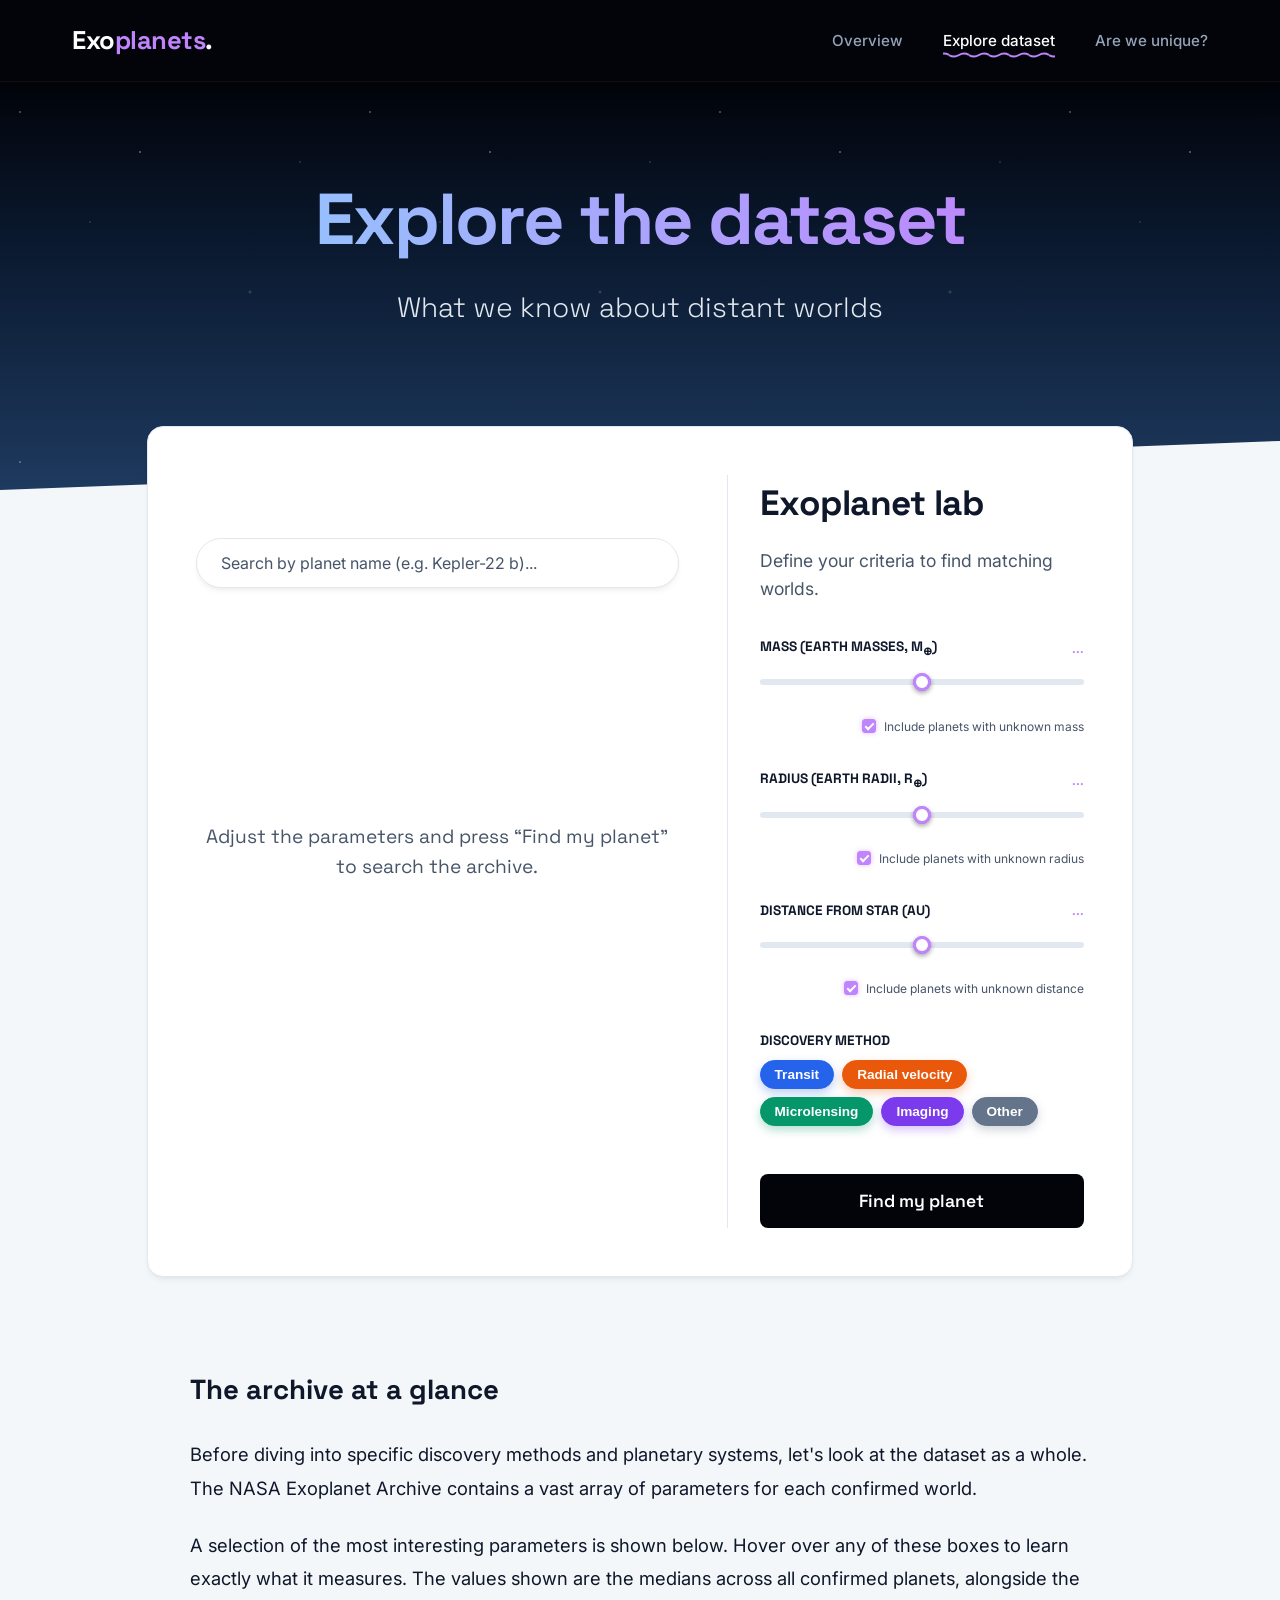
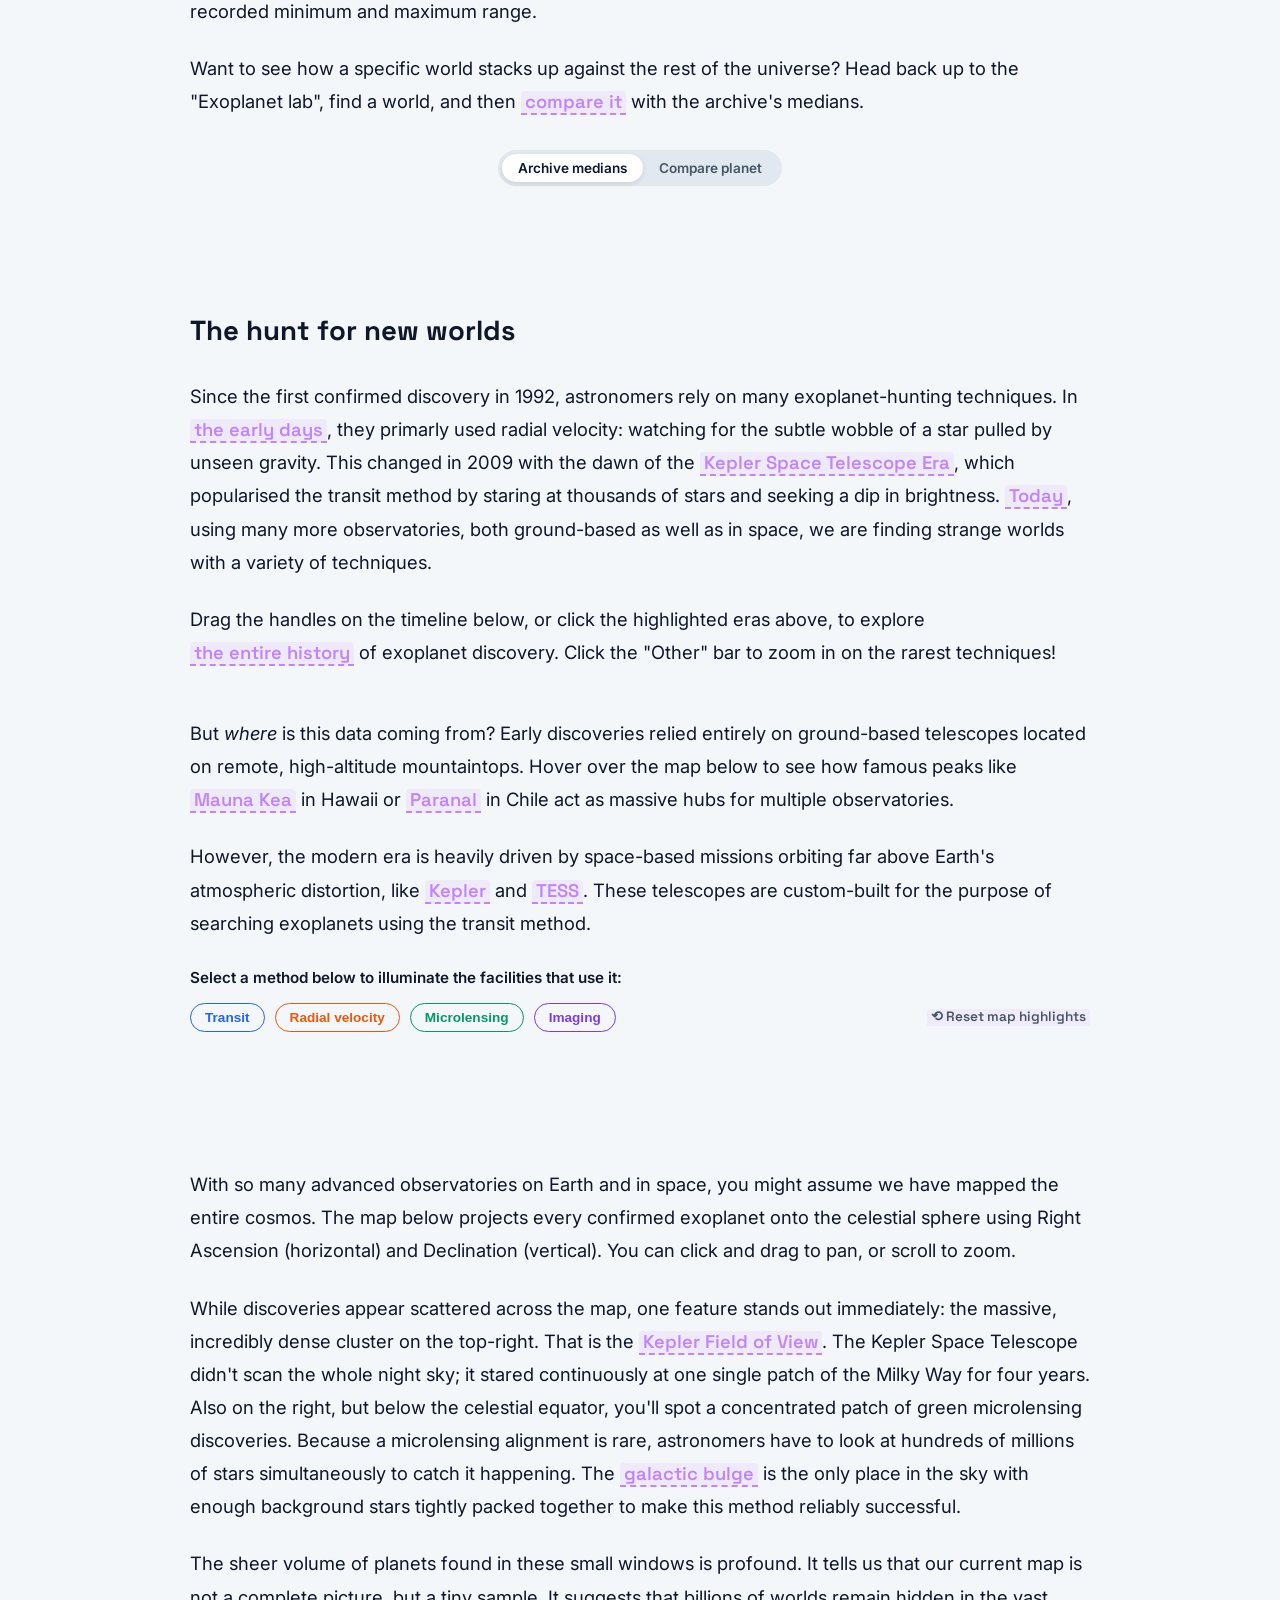
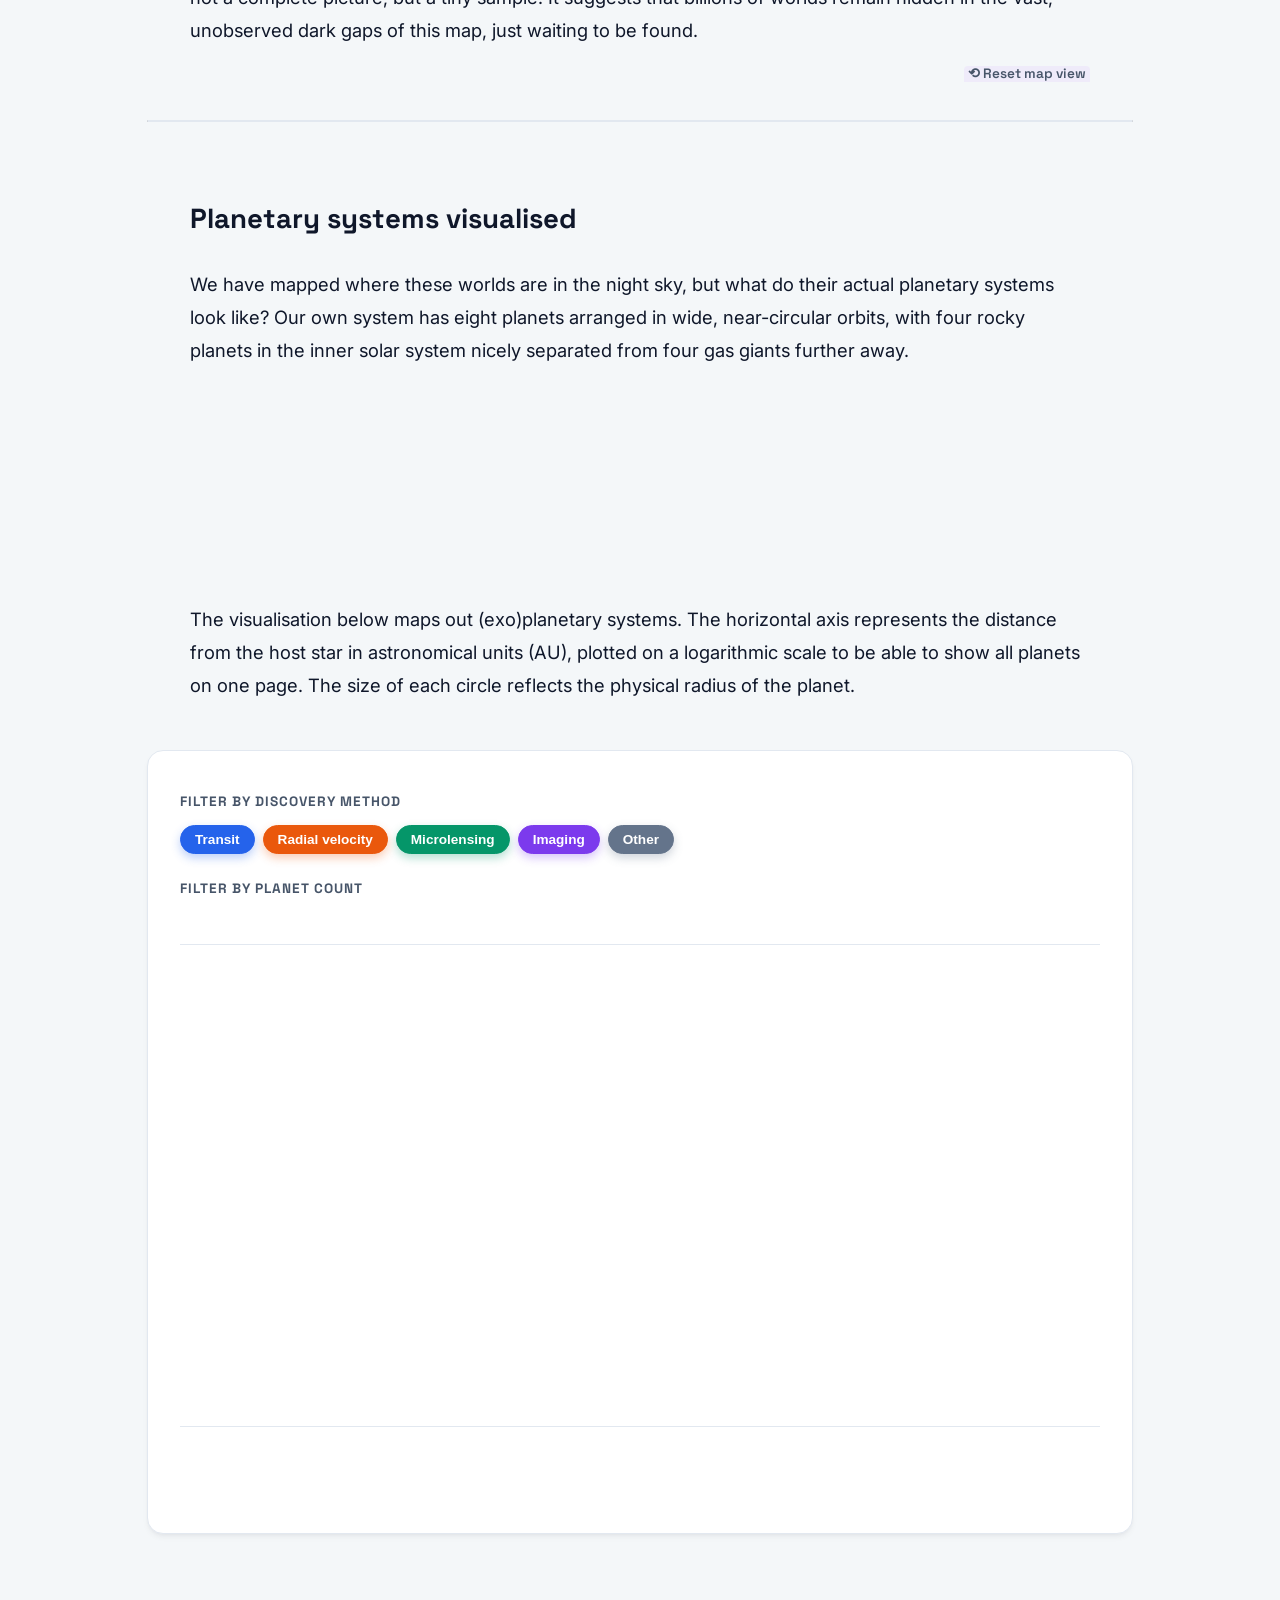
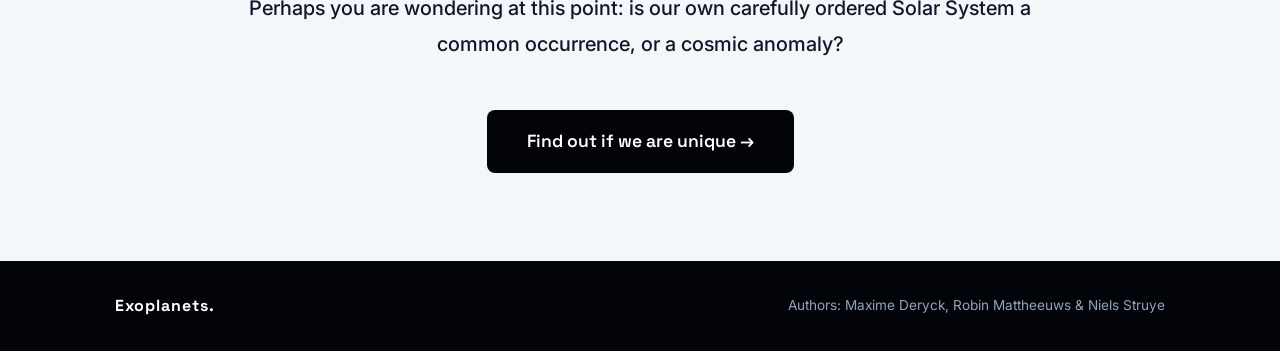
==== explore.html @ e34ea29f "Major website overhaul to fit new website style and add explorable text" ====
<!DOCTYPE html>
<html lang="en">
<head>
    <meta charset="UTF-8">
    <meta name="viewport" content="width=device-width, initial-scale=1.0">
    <title>Exoplanets | Explore the dataset</title>
    
    <link rel="preconnect" href="https://fonts.googleapis.com">
    <link rel="preconnect" href="https://fonts.gstatic.com" crossorigin>
    <link href="https://fonts.googleapis.com/css2?family=Space+Grotesk:wght@400;600;700&family=Inter:wght@300;400;500;600;700&display=swap" rel="stylesheet">
    
    <link rel="stylesheet" href="css/style.css">
    <link rel="stylesheet" href="css/explore.css">
    <script src="https://d3js.org/d3.v7.min.js"></script>
</head>
<body>

    <nav class="navbar">
        <div class="nav-container">
            <a class="nav-logo" href="index.html">Exo<span>planets</span>.</a>
            <ul class="nav-links">
                <li><a href="index.html">Overview</a></li>
                <li><a href="explore.html" class="active">Explore dataset</a></li>
                <li><a href="story.html">Are we unique?</a></li>
            </ul>
        </div>
    </nav>

    <header class="atmosphere-bg" style="padding: 5rem 2rem 8rem 2rem; margin-bottom: -4rem;">
        <div class="stars"></div>
        <div class="hero-content">
            <h1>Explore the dataset</h1>
            <p class="subtitle">What we know about distant worlds</p>
        </div>
    </header>

    <main>
        <!-- Exoplanet lab -->
        <section class="main-container overlap-container">
            <div class="exolab-layout">
                
                <!-- The ID -->
                <div class="exolab-display">
                    <div class="name-search-container">
                        <input type="text" id="planet-search" class="planet-search-input" placeholder="Search by planet name (e.g. Kepler-22 b)...">
                    </div>
                    <div id="exolab-carousel" class="card-carousel">
                        <div class="empty-state-centered">
                            <p>Adjust the parameters and press <q>Find my planet</q><br>to search the archive.</p>
                        </div>
                    </div>
                    
                    <!-- Carousel controls -->
                    <div id="carousel-controls" class="carousel-nav" style="visibility: hidden;">
                        <button class="nav-btn" onclick="cycleCard(-1)">&larr;</button>
                        <div class="match-info">
                            <span id="match-counter">1 / 1</span>
                            <small id="match-label">Best match</small>
                        </div>
                        <button class="nav-btn" onclick="cycleCard(1)">&rarr;</button>
                    </div>
                </div>

                <!-- The filters -->
                <div class="exolab-controls">
                    <h2>Exoplanet lab</h2>
                    <p class="section-desc">Define your criteria to find matching worlds.</p>
                    
                    <div class="parameter-group">
                        <div class="param-header">
                            <label>Mass (Earth masses, M<sub>⊕</sub>)</label>
                            <span class="range-display" id="display-mass">...</span>
                        </div>
                        <div class="dual-slider">
                            <div class="slider-track"></div>
                            <div class="slider-fill" id="fill-mass"></div>
                            <input type="range" id="mass-min" step="0.1">
                            <input type="range" id="mass-max" step="0.1">
                        </div>
                        <div class="param-footer">
                            <label class="strict-toggle">
                                <input type="checkbox" id="mass-allow-unknown" checked>
                                <span class="toggle-box"></span>
                                Include planets with unknown mass
                            </label>
                        </div>
                    </div>

                    <div class="parameter-group">
                        <div class="param-header">
                            <label>Radius (Earth radii, R<sub>⊕</sub>)</label>
                            <span class="range-display" id="display-rad">...</span>
                        </div>
                        <div class="dual-slider">
                            <div class="slider-track"></div>
                            <div class="slider-fill" id="fill-rad"></div>
                            <input type="range" id="rad-min" step="0.1">
                            <input type="range" id="rad-max" step="0.1">
                        </div>
                        <div class="param-footer">
                            <label class="strict-toggle">
                                <input type="checkbox" id="rad-allow-unknown" checked>
                                <span class="toggle-box"></span>
                                Include planets with unknown radius
                            </label>
                        </div>
                    </div>

                    <div class="parameter-group">
                        <div class="param-header">
                            <label>Distance from Star (AU)</label>
                            <span class="range-display" id="display-dist">...</span>
                        </div>
                        <div class="dual-slider">
                            <div class="slider-track"></div>
                            <div class="slider-fill" id="fill-dist"></div>
                            <input type="range" id="dist-min" step="0.01">
                            <input type="range" id="dist-max" step="0.01">
                        </div>
                        <div class="param-footer">
                            <label class="strict-toggle">
                                <input type="checkbox" id="dist-allow-unknown" checked>
                                <span class="toggle-box"></span>
                                Include planets with unknown distance
                            </label>
                        </div>
                    </div>

                    <div class="parameter-group">
                        <label style="font-family: var(--font-heading); font-size: 0.85rem; text-transform: uppercase; color: var(--text-dark); font-weight: 700; margin-bottom: 0.5rem; display: block;">Discovery method</label>
                        <div class="method-toggles">
                            <button class="method-btn transit active" data-method="Transit">Transit</button>
                            <button class="method-btn radial active" data-method="Radial Velocity">Radial velocity</button>
                            <button class="method-btn microlensing active" data-method="Microlensing">Microlensing</button>
                            <button class="method-btn imaging active" data-method="Imaging">Imaging</button>
                            <button class="method-btn other active" data-method="Other">Other</button>
                        </div>
                    </div>

                    <button id="search-btn" class="lab-btn">Find my planet</button>
                </div>
            </div>
        </section>

        <!-- Dataset summary -->
        <section style="margin-top: 2rem; position: relative;" id="dataset-summary-section">
            <div class="explorable-text" style="margin-bottom: 2rem;">
                <h2 style="margin-bottom: 1.5rem;">The archive at a glance</h2>
                <p>
                    Before diving into specific discovery methods and planetary systems, let's look at the dataset as a whole. The NASA Exoplanet Archive contains a vast array of parameters for each confirmed world. 
                </p>
                <p>
                    A selection of the most interesting parameters is shown below. Hover over any of these boxes to learn exactly what it measures. The values shown are the medians across all confirmed planets, alongside the recorded minimum and maximum range. 
                </p>
                <p>
                    Want to see how a specific world stacks up against the rest of the universe? Head back up to the "Exoplanet lab", find a world, and then <button class="inline-action summary-action" data-mode="compare">compare it</button> with the archive's medians.
                </p>
            </div>

            <div style="display: flex; justify-content: center; margin-bottom: 2rem;">
                <div class="global-toggle-container" id="summary-mode-toggle">
                    <button class="global-toggle-btn active" data-mode="medians">Archive medians</button>
                    <button class="global-toggle-btn" data-mode="compare">Compare planet</button>
                </div>
            </div>

            <div class="square-grid" id="summary-square-grid"></div>

        </section>

        <!-- Discovery methods -->
        <section style="margin-top: 2rem; position: relative;">
            
            <div class="explorable-text">
                <h2 style="margin-bottom: 1.5rem;">The hunt for new worlds</h2>
                <p>
                    Since the first confirmed discovery in 1992, astronomers rely on many exoplanet-hunting techniques. 
                    In <button class="inline-action" data-start="1992" data-end="2009">the early days</button>, they primarly used radial velocity: watching for the subtle wobble of a star pulled by unseen gravity. 
                    This changed in 2009 with the dawn of the <button class="inline-action" data-start="2009" data-end="2018">Kepler Space Telescope Era</button>, which popularised the transit method by staring at thousands of stars and seeking a dip in brightness. 
                    <button class="inline-action" data-start="2022" data-end="2026">Today</button>, using many more observatories, both ground-based as well as in space, we are finding strange worlds with a variety of techniques.
                </p>
                <p>
                    Drag the handles on the timeline below, or click the highlighted eras above, to explore <button class="inline-action" data-start="1992" data-end="2026">the entire history</button> of exoplanet discovery. Click the "Other" bar to zoom in on the rarest techniques!
                </p>
            </div>
            
            <div id="timeline-container" style="margin-bottom: 1rem; width: 100%;"></div>
            
            <div id="bar-chart-container" style="position: relative; width: 100%;">
                <button id="back-btn" class="lab-btn" style="display: none; position: absolute; right: 20px; bottom: 50px; z-index: 10; width: auto; padding: 0.5rem 1.2rem; font-size: 0.9rem; margin: 0;">
                    &larr; Back to main methods
                </button>
            </div>
            
            <!-- Observatories -->
            <div class="explorable-text" style="margin-top: 2rem;">
                <p>
                    But <em>where</em> is this data coming from? Early discoveries relied entirely on ground-based telescopes located on remote, high-altitude mountaintops. Hover over the map below to see how famous peaks like <button class="inline-action map-action" data-highlight="Mauna Kea">Mauna Kea</button> in Hawaii or <button class="inline-action map-action" data-highlight="Paranal">Paranal</button> in Chile act as massive hubs for multiple observatories.
                </p>
                <p>
                    However, the modern era is heavily driven by space-based missions orbiting far above Earth's atmospheric distortion, like <button class="inline-action map-action" data-highlight="Kepler">Kepler</button> and <button class="inline-action map-action" data-highlight="TESS">TESS</button>. These telescopes are custom-built for the purpose of searching exoplanets using the transit method. 
                </p>
                
                <p style="font-size: 0.95rem; font-weight: 600; color: var(--text-dark); margin-bottom: 0.75rem;">
                    Select a method below to illuminate the facilities that use it:
                </p>

                <div class="method-toggles" style="display: flex; align-items: center; flex-wrap: wrap; gap: 10px;">
                    <button class="method-btn map-action transit" data-highlight-type="Transit">Transit</button>
                    <button class="method-btn map-action radial" data-highlight-type="Radial Velocity">Radial velocity</button>
                    <button class="method-btn map-action microlensing" data-highlight-type="Microlensing">Microlensing</button>
                    <button class="method-btn map-action imaging" data-highlight-type="Imaging">Imaging</button>
                    
                    <button class="inline-action map-action" data-reset="true" style="margin-left: auto; border-bottom: none; font-size: 0.85rem; color: var(--text-muted);">⟲ Reset map highlights</button>
                </div>
            </div>

            <div id="observatory-map-container" style="width: 100%; position: relative;"></div>

        </section>

        <!-- Sky map -->
        <section class="container" style="margin-top: 2rem; margin-bottom: 2rem;">
            
            <div class="explorable-text">
                <p>
                    With so many advanced observatories on Earth and in space, you might assume we have mapped the entire cosmos. The map below projects every confirmed exoplanet onto the celestial sphere using Right Ascension (horizontal) and Declination (vertical). You can click and drag to pan, or scroll to zoom.
                </p>
                <p>
                    While discoveries appear scattered across the map, one feature stands out immediately: the massive, incredibly dense cluster on the top-right. That is the <button class="inline-action sky-action" data-target="kepler">Kepler Field of View</button>. The Kepler Space Telescope didn't scan the whole night sky; it stared continuously at one single patch of the Milky Way for four years. Also on the right, but below the celestial equator, you'll spot a concentrated patch of green microlensing discoveries. Because a microlensing alignment is rare, astronomers have to look at hundreds of millions of stars simultaneously to catch it happening. The <button class="inline-action sky-action" data-target="bulge">galactic bulge</button> is the only place in the sky with enough background stars tightly packed together to make this method reliably successful.
                </p>
                <p>
                    The sheer volume of planets found in these small windows is profound. It tells us that our current map is not a complete picture, but a tiny sample. It suggests that billions of worlds remain hidden in the vast, unobserved dark gaps of this map, just waiting to be found.
                </p>
                <p style="text-align: right; margin-top: -1rem; margin-bottom: -1rem;">
                    <button class="inline-action sky-action" data-target="reset" style="border-bottom: none; font-size: 0.85rem; color: var(--text-muted);">⟲ Reset map view</button>
                </p>
            </div>

            <div id="sky-map-container" style="width: 100%; position: relative; background: var(--space-top); border: 1px solid var(--border-light); border-radius: 12px; box-shadow: var(--shadow-card); overflow: hidden;"></div>

        </section>

        <!-- Planetary systems -->
        <section class="container" style="margin-top: -1rem;">
            
            <div class="explorable-text">
                <h2 style="margin-bottom: 1.5rem;">Planetary systems visualised</h2>
                <p>
                    We have mapped where these worlds are in the night sky, but what do their actual planetary systems look like? Our own system has eight planets arranged in wide, near-circular orbits, with four rocky planets in the inner solar system nicely separated from four gas giants further away.
                </p>
                <div id="solar-system-baseline" style="margin: 1.5rem 0; padding: 2rem 1rem 1rem 1rem;">
                    <svg id="baseline-svg" style="width: 100%; height: 130px;"></svg>
                </div>
                <p>
                    The visualisation below maps out (exo)planetary systems. The horizontal axis represents the distance from the host star in astronomical units (AU), plotted on a logarithmic scale to be able to show all planets on one page. The size of each circle reflects the physical radius of the planet.
                </p>
            </div>

            <div class="overlap-container" style="padding: 2.5rem 2rem;">
                
                <div style="display: flex; flex-direction: column; gap: 1.5rem; margin-bottom: 2rem; border-bottom: 1px solid var(--border-light); padding-bottom: 2rem;">
                    
                    <div>
                        <span style="display: block; font-family: var(--font-heading); font-size: 0.85rem; font-weight: 700; text-transform: uppercase; margin-bottom: 0.75rem; color: var(--text-muted); letter-spacing: 1px;">Filter by discovery method</span>
                        <div class="method-toggles" id="sys-method-filters">
                            <button class="method-btn transit active" data-method="Transit">Transit</button>
                            <button class="method-btn radial active" data-method="Radial Velocity">Radial velocity</button>
                            <button class="method-btn microlensing active" data-method="Microlensing">Microlensing</button>
                            <button class="method-btn imaging active" data-method="Imaging">Imaging</button>
                            <button class="method-btn other active" data-method="Other">Other</button>
                        </div>
                    </div>
                    
                    <div>
                        <span style="display: block; font-family: var(--font-heading); font-size: 0.85rem; font-weight: 700; text-transform: uppercase; margin-bottom: 0.75rem; color: var(--text-muted); letter-spacing: 1px;">Filter by planet count</span>
                        <div class="method-toggles" id="sys-count-filters"></div>
                    </div>

                </div>

                <div id="system-visualisation-container">
                    <div id="scroll-area" style="height: 450px; overflow-y: auto; overflow-x: hidden; border-bottom: 1px solid var(--border-light); background: transparent;">
                        <svg id="systems-svg"></svg>
                    </div>
                    <svg id="x-axis-svg" style="height: 50px; margin-top: 8px;"></svg>
                </div>
            </div>
        </section>

        <section class="container" style="margin-bottom: -4rem;">
            <div class="explorable-text" style="text-align: center; max-width: 800px; margin: 0 auto;">
                <p style="font-size: 1.25rem; color: var(--text-dark); font-weight: 500;">
                    Perhaps you are wondering at this point: is our own carefully ordered Solar System a common occurrence, or a cosmic anomaly? 
                </p>
                <p style="margin-top: 2rem;">
                    <a href="story.html" class="lab-btn" style="display: inline-block; width: auto; padding: 1rem 2.5rem; text-decoration: none;">Find out if we are unique &rarr;</a>
                </p>
            </div>
        </section>
    </main>

    <footer class="site-footer">
        <div class="footer-content">
            <p><strong>Exoplanets.</strong></p>
            <p>Authors: Maxime Deryck, Robin Mattheeuws &amp; Niels Struye</p>
        </div>
    </footer>

    <script src="js/main.js"></script>
    <script src="js/exolab.js"></script>
    <script src="js/dataset_summary.js"></script>
    <script src="js/detected_per_method_years.js"></script>
    <script src="js/observatory_map.js"></script>
    <script src="js/sky_map.js"></script>
    <script src="js/system_visualisation.js"></script>
</body>
</html>
---- css/style.css ----
/* --- FONTS & VARIABLES --- */
@import url('https://fonts.googleapis.com/css2?family=Space+Grotesk:wght@400;600;700&family=Inter:wght@300;400;500;600;700&display=swap');

:root {
    /* Atmosphere gradient colors */
    --space-top: #02040a;       
    --space-mid: #0a192f;       
    --space-bottom: #1e3a5f;    
    
    /* Page body */
    --bg-body: #f4f7f9;
    --bg-card: #ffffff;
    
    /* Typography colors */
    --text-dark: #0f172a;
    --text-muted: #475569;
    --text-light: #94a3b8;
    
    /* Accents */
    --accent-glow: #c084fc;
    --border-light: #e2e8f0;

    /* D3 discovery method colors */
    --color-transit: #2563eb;       
    --color-radial: #ea580c;        
    --color-microlensing: #059669;  
    --color-imaging: #7c3aed;       
    --color-other: #64748b;         

    /* Fonts */
    --font-heading: 'Space Grotesk', sans-serif;
    --font-body: 'Inter', sans-serif;

    /* Shadows */
    --shadow-nav: 0 10px 30px -10px rgba(0, 0, 0, 0.5);
    --shadow-card: 0 4px 6px -1px rgba(15, 23, 42, 0.05), 0 2px 4px -2px rgba(15, 23, 42, 0.05);
    --shadow-hover: 0 10px 20px -5px rgba(15, 23, 42, 0.1);
}

/* --- RESET & BASE --- */
* { margin: 0; padding: 0; box-sizing: border-box; }

body {
    font-family: var(--font-body);
    background-color: var(--bg-body);
    color: var(--text-dark);
    line-height: 1.6;
    -webkit-font-smoothing: antialiased;
    
    display: flex;
    flex-direction: column;
    min-height: 100vh;
}

h1, h2, h3, .nav-logo { font-family: var(--font-heading); }
a { color: var(--color-transit); text-decoration: none; }

/* --- SOLID, POPPING NAVIGATION --- */
.navbar {
    position: sticky;
    top: 0;
    z-index: 1000;
    background-color: var(--space-top);
    border-bottom: 1px solid rgba(255, 255, 255, 0.05);
    box-shadow: var(--shadow-nav);
}

.nav-container {
    max-width: 1200px;
    margin: 0 auto;
    padding: 1.25rem 2rem;
    display: flex;
    justify-content: space-between;
    align-items: center;
}

.nav-logo {
    color: #ffffff;
    font-size: 1.6rem;
    font-weight: 700;
    letter-spacing: -0.5px;
}

.nav-logo span {
    color: var(--accent-glow);
}

.nav-links {
    list-style: none;
    display: flex;
    gap: 2.5rem;
}

.nav-links a {
    color: var(--text-light);
    font-size: 0.95rem;
    font-weight: 500;
    position: relative;
    padding-bottom: 8px;
    transition: color 0.3s ease;
}

.nav-links a:hover {
    color: #ffffff;
}

.nav-links a::after {
    content: '';
    position: absolute;
    width: 0;
    height: 2px;
    bottom: 0;
    left: 50%;
    background-color: var(--accent-glow);
    transition: width 0.3s ease, left 0.3s ease;
}

.nav-links a:hover::after {
    width: 100%;
    left: 0;
}

.nav-links a.active {
    color: #ffffff;
    background: url("data:image/svg+xml,%3Csvg xmlns='http://www.w3.org/2000/svg' width='20' height='6' viewBox='0 0 20 6'%3E%3Cpath d='M0,3 Q5,6 10,3 T20,3' fill='none' stroke='%23c084fc' stroke-width='2'/%3E%3C/svg%3E") repeat-x bottom;
}
.nav-links a.active::after { display: none; }

/* --- ATMOSPHERE HEADER --- */
.atmosphere-bg {
    position: relative;
    background: linear-gradient(180deg, var(--space-top) 0%, var(--space-mid) 40%, var(--space-bottom) 100%);
    color: white;
    padding: 6rem 2rem 10rem 2rem; 
    text-align: center;
    clip-path: polygon(0 0, 100% 0, 100% 88%, 0 100%); 
    margin-bottom: -6rem; 
}

.stars {
    position: absolute;
    top: 0; left: 0; right: 0; bottom: 0;
    background-image: 
        radial-gradient(1.5px 1.5px at 20px 30px, rgba(255,255,255,0.8), rgba(0,0,0,0)),
        radial-gradient(1.5px 1.5px at 140px 70px, rgba(255,255,255,0.9), rgba(0,0,0,0)),
        radial-gradient(1px 1px at 90px 140px, rgba(255,255,255,0.6), rgba(0,0,0,0)),
        radial-gradient(2px 2px at 250px 210px, rgba(255,255,255,0.4), rgba(0,0,0,0)),
        radial-gradient(1px 1px at 300px 80px, rgba(255,255,255,0.7), rgba(0,0,0,0));
    background-repeat: repeat;
    background-size: 350px 350px;
    opacity: 0.6;
    pointer-events: none;
}

.hero-content {
    position: relative;
    z-index: 2;
    max-width: 800px;
    margin: 0 auto;
}

.hero-content h1 {
    font-size: 4.5rem;
    font-weight: 700;
    margin-bottom: 0.5rem;
    background: linear-gradient(to right, #93c5fd, #c084fc);
    -webkit-background-clip: text;
    -webkit-text-fill-color: transparent;
    letter-spacing: -2px;
}

.hero-content .subtitle {
    font-size: 1.75rem; 
    color: #e2e8f0;
    font-weight: 300;
    margin-bottom: 2rem;
    font-family: var(--font-heading);
}

.hero-content .intro-text {
    font-size: 1.15rem;
    color: var(--text-light);
    line-height: 1.8;
}

/* --- MAIN CONTENT & CONTAINERS --- */
main {
    max-width: 1050px;
    width: 100%;
    margin: 0 auto;
    padding: 0 2rem 4rem 2rem;
    position: relative;
    z-index: 10;
    display: flex;
    flex-direction: column;
    gap: 3.5rem;

    flex: 1 0 auto; 
}

.main-container {
    background: transparent;
}
.main-container h2 {
    font-size: 2.2rem;
    color: var(--text-dark);
    margin-bottom: 1rem;
    letter-spacing: -0.5px;
}

.section-desc {
    font-size: 1.1rem;
    color: var(--text-muted);
    margin-bottom: 2rem;
}

.overlap-container {
    background: var(--bg-card);
    padding: 3rem;
    border-radius: 16px;
    box-shadow: var(--shadow-card);
    border: 1px solid var(--border-light);
}

/* --- METHODOLOGY NOTE --- */
.methodology-note {
    margin-top: 2rem;
    padding: 1.25rem 1.5rem;
    background: #f8fafc;
    border: 1px solid var(--border-light);
    border-left: 4px solid var(--accent-glow);
    border-radius: 8px;
    color: var(--text-muted);
    font-size: 0.95rem;
    line-height: 1.6;
}

/* --- FOOTER --- */
.site-footer {
    background-color: var(--space-top); 
    color: var(--text-light);
    padding: 2rem 2rem;
    margin-top: 4rem;
    
    flex-shrink: 0; 
}

.footer-content {
    max-width: 1050px;
    margin: 0 auto;
    display: flex;
    justify-content: space-between;
    align-items: center;
    font-size: 0.85rem;
}
.footer-content strong {
    font-family: var(--font-heading);
    color: white;
    font-size: 1rem;
    letter-spacing: 1px;
}

/* --- EXPLORABLE TEXT --- */
.explorable-text {
    max-width: 900px;
    margin: 0 auto 3rem auto;
    font-size: 1.15rem;
    line-height: 1.8;
    color: var(--text-dark);
}
.explorable-text p {
    margin-bottom: 1.5rem;
}

/* Inline buttons */
.inline-action {
    background: rgba(192, 132, 252, 0.1);
    color: var(--accent-glow);
    border: none;
    border-bottom: 2px dashed var(--accent-glow);
    font-family: var(--font-heading);
    font-size: inherit;
    font-weight: 600;
    padding: 0 4px;
    border-radius: 4px 4px 0 0;
    cursor: pointer;
    transition: all 0.2s ease;
    display: inline-block;
    line-height: 1.2;
}
.inline-action:hover {
    background: var(--accent-glow);
    color: white;
    border-bottom-color: transparent;
    transform: translateY(-1px);
    box-shadow: 0 4px 10px rgba(192, 132, 252, 0.3);
}

/* --- TOOLTIPS --- */
.exo-tooltip {
    position: absolute;
    text-align: left;
    padding: 12px 16px;
    font-family: var(--font-body);
    font-size: 0.85rem;
    background: var(--space-top); 
    color: white;
    border: 1px solid rgba(255, 255, 255, 0.1);
    box-shadow: 0 10px 25px rgba(0, 0, 0, 0.5);
    border-radius: 8px;
    pointer-events: none; 
    opacity: 0;
    transition: opacity 0.2s;
    z-index: 9999;
    min-width: 150px;
}
.exo-tooltip .tt-header {
    font-family: var(--font-heading);
    font-weight: 700;
    font-size: 0.95rem;
    color: var(--accent-glow);
    margin-bottom: 4px;
}
.exo-tooltip .tt-body {
    color: #e2e8f0;
}

/* --- BUTTONS --- */
/* Global toggle button */
.global-toggle-container {
    display: inline-flex;
    background: var(--border-light);
    border-radius: 30px;
    padding: 4px;
}
.global-toggle-btn {
    background: transparent;
    border: none;
    padding: 6px 16px;
    font-family: var(--font-body);
    font-weight: 600;
    font-size: 0.85rem;
    color: var(--text-muted);
    border-radius: 20px;
    cursor: pointer;
    transition: all 0.2s;
}
.global-toggle-btn.active {
    background: white;
    color: var(--text-dark);
    box-shadow: 0 2px 5px rgba(0,0,0,0.1);
}

/* Find my planet button */
.lab-btn {
    width: 100%; padding: 1rem; margin-top: 1rem;
    background: var(--space-top); color: white;
    font-family: var(--font-heading); font-size: 1.1rem; border: none; border-radius: 8px; cursor: pointer; font-weight: 600; transition: all 0.3s;
}
.lab-btn:hover {
    background: var(--accent-glow);
    box-shadow: 0 10px 20px rgba(192, 132, 252, 0.3);
    transform: translateY(-2px); }

/* =========================================
   MOBILE RESPONSIVENESS (Media Queries) 
   ========================================= */

@media (max-width: 768px) {
    /* Navbar */
    .nav-container {
        flex-direction: column;
        gap: 1rem;
        padding: 1rem;
    }
    
    .nav-links {
        gap: 1.5rem;
    }

    /* Hero section */
    .atmosphere-bg {
        padding: 4rem 1.5rem 8rem 1.5rem;
        clip-path: polygon(0 0, 100% 0, 100% 95%, 0 100%);
    }

    .hero-content h1 {
        font-size: 3rem;
    }

    .hero-content .subtitle {
        font-size: 1.3rem;
    }

    /* Main content */
    main {
        padding: 0 1rem 2rem 1rem;
    }

    .overlap-container {
        padding: 2rem 1.5rem;
    }
    
    /* Footer */
    .footer-content {
        flex-direction: column;
        gap: 1rem;
        text-align: center;
    }
}
---- css/explore.css ----
/* --- GENERAL --- */
/* Method buttons */
.method-toggles {
    display: flex;
    flex-wrap: wrap;
    gap: 8px;
}
.method-btn {
    background: transparent; 
    padding: 6px 14px; 
    border-radius: 20px; 
    font-size: 0.85rem; 
    font-weight: 600; 
    cursor: pointer; 
    transition: all 0.2s ease;
    border: 1px solid transparent;
}
.method-btn.transit {
    color: var(--color-transit);
    border-color: var(--color-transit);
}
.method-btn.active.transit {
    background: var(--color-transit);
    color: white;
    box-shadow: 0 4px 10px rgba(37, 99, 235, 0.3);
}
.method-btn.radial {
    color: var(--color-radial);
    border-color: var(--color-radial);
}
.method-btn.active.radial {
    background: var(--color-radial);
    color: white;
    box-shadow: 0 4px 10px rgba(234, 88, 12, 0.3);
}
.method-btn.microlensing {
    color: var(--color-microlensing);
    border-color: var(--color-microlensing);
}
.method-btn.active.microlensing {
    background: var(--color-microlensing);
    color: white;
    box-shadow: 0 4px 10px rgba(5, 150, 105, 0.3);
}
.method-btn.imaging {
    color: var(--color-imaging);
    border-color: var(--color-imaging);
}
.method-btn.active.imaging {
    background: var(--color-imaging);
    color: white;
    box-shadow: 0 4px 10px rgba(124, 58, 237, 0.3);
}
.method-btn.other {
    color: var(--color-other);
    border-color: var(--color-other);
}
.method-btn.active.other {
    background: var(--color-other);
    color: white;
    box-shadow: 0 4px 10px rgba(100, 116, 139, 0.3);
}

/* --- EXOLAB --- */
.exolab-layout {
    display: grid;
    grid-template-columns: 1.35fr 1fr;
    gap: 3rem;
    min-height: 550px;
}

.exolab-controls {
    padding-left: 2rem;
    border-left: 1px solid var(--border-light);
}

.parameter-group {
    margin-bottom: 2rem; 
}
.param-header {
    display: flex; justify-content: space-between; align-items: flex-end; margin-bottom: 0.5rem;
}
.param-header label {
    font-family: var(--font-heading);
    font-size: 0.85rem;
    text-transform: uppercase;
    color: var(--text-dark);
    font-weight: 700;
}

.range-display {
    font-size: 0.85rem;
    color: var(--accent-glow);
    font-weight: 600;
    font-family: var(--font-body);
    font-variant-numeric: tabular-nums;
}

/* Sliders */
.dual-slider {
    position: relative;
    height: 30px;
    margin-top: 5px;
}
.slider-track {
    position: absolute;
    width: 100%;
    height: 6px;
    background: #e2e8f0;
    border-radius: 3px;
    top: 12px;
}
.slider-fill {
    position: absolute;
    height: 6px;
    background: var(--accent-glow);
    border-radius: 3px;
    top: 12px;
    pointer-events: none;
}
.dual-slider input[type=range] {
    position: absolute;
    width: 100%;
    top: 12px;
    -webkit-appearance: none;
    background: none;
    pointer-events: none;
}
.dual-slider input[type=range]::-webkit-slider-thumb {
    -webkit-appearance: none;
    height: 18px; width: 18px;
    border-radius: 50%;
    background: white;
    border: 3px solid var(--accent-glow);
    cursor: pointer;
    pointer-events: auto;
    box-shadow: 0 2px 5px rgba(0,0,0,0.2);
    margin-top: -6px;
    transition: transform 0.1s;
}
.dual-slider input[type=range]::-webkit-slider-thumb:hover {
    transform: scale(1.2);
}

/* 3D carousel & ID card */
.exolab-display {
    position: relative;
    display: flex;
    flex-direction: column;
    justify-content: center; }
.empty-state-centered {
    height: 100%;
    display: flex;
    align-items: center;
    justify-content: center;
    text-align: center;
    color: var(--text-muted);
    font-family: var(--font-heading);
    font-size: 1.2rem;
}

.card-carousel { 
    position: relative; 
    height: 480px; 
    width: 100%; 
    perspective: 1200px; 
    transform-style: preserve-3d;
    display: flex; 
    align-items: center; 
    justify-content: center; 
}

.horizontal-card {
    position: absolute;
    background: var(--space-top);
    border-radius: 16px;
    color: white;
    width: 95%;
    max-width: 520px;
    height: 480px;
    box-shadow: 0 20px 40px rgba(0,0,0,0.5);
    transition: all 0.4s cubic-bezier(0.25, 0.8, 0.25, 1);
    display: flex;
    flex-direction: column;
    overflow: hidden;
}

.card-center { 
    z-index: 3; 
    transform: translateX(0) translateZ(0) rotateY(0deg) scale(1); 
    opacity: 1; 
}
.card-left { 
    z-index: 2; 
    transform: translateX(-100px) translateZ(-150px) rotateY(15deg) scale(0.9); 
    opacity: 0.3; 
    pointer-events: none; 
}
.card-right { 
    z-index: 2; 
    transform: translateX(100px) translateZ(-150px) rotateY(-15deg) scale(0.9); 
    opacity: 0.3; 
    pointer-events: none; 
}

.card-glow {
    position: absolute;
    top: -50%; left: -50%;
    width: 200%; height: 200%;
    background: radial-gradient(circle, rgba(192, 132, 252, 0.15) 0%, transparent 60%);
    pointer-events: none;
    z-index: 1
}
.card-body {
    display: flex;
    flex-direction: column;
    padding: 2rem;
    position: relative;
    z-index: 2;
    height: 100%;
}

.planet-title { 
    font-size: clamp(1rem, 12cqi, 2.2rem); 
    color: var(--accent-glow); 
    margin: 0; 
    line-height: 1.1; 
    text-transform: uppercase; 
    letter-spacing: 1px; 
    white-space: nowrap;
    overflow: hidden;
    text-overflow: ellipsis;
}

.id-header { 
    border-bottom: 1px solid rgba(255,255,255,0.1); 
    padding-bottom: 0.5rem; 
    margin-bottom: 1.5rem;
    container-type: inline-size;
    width: 100%;
}
.id-grid {
    display: grid;
    grid-template-columns: repeat(3, 1fr);
    gap: 1rem;
    margin-bottom: 1.5rem;
}
.id-item {
    font-size: 0.95rem;
    color: #f8fafc;
    font-weight: 500;
}
.id-item span {
    display: block;
    font-size: 0.65rem;
    color: #94a3b8;
    text-transform: uppercase;
    margin-bottom: 2px;
    letter-spacing: 0.5px;
    font-weight: 600;
}
.span-2 { 
    grid-column: span 2; 
}

.tech-system-view {
    margin-top: 0.5rem;
    background: rgba(255,255,255,0.03);
    padding: 1rem;
    border-radius: 8px;
}
.system-desc {
    margin-bottom: 0.5rem;
}
.system-desc h4 {
    font-family: var(--font-heading);
    font-size: 0.9rem; color: #fcd34d;
    letter-spacing: 1px;
    margin-bottom: 0.2rem
}
.system-desc p {
    font-size: 0.8rem;
    color: #cbd5e1;
}

.tech-orbit-line {
    display: flex;
    align-items: center;
    gap: 15px;
    padding-bottom: 5px;
    margin-left: 5px;
    margin-bottom: 0.5rem;
}
.tech-star-point {
    width: 14px;
    height: 14px;
    background: #fcd34d;
    border-radius: 50%;
    box-shadow: 0 0 10px rgba(252, 211, 77, 0.5);
}
.tech-planet-point {
    width: 8px;
    height: 8px;
    border-radius: 50%;
    transition: all 0.2s;
}
.tech-planet-point.active {
    background: var(--accent-glow);
    transform: scale(1.5);
    box-shadow: 0 0 8px var(--accent-glow);
}
.tech-planet-point.sibling {
    background: #64748b;
    cursor: pointer;
}
.tech-planet-point.sibling:hover {
    background: #cbd5e1;
    transform: scale(1.3);
}
.tech-star-info {
    font-size: 0.75rem;
    color: #94a3b8;
    font-family: var(--font-body);
    font-variant-numeric: tabular-nums;
    border-top: 1px solid rgba(255,255,255,0.1);
    padding-top: 0.5rem;
}

.card-footer {
    display: flex;
    padding: 1rem 2rem;
    background: rgba(0,0,0,0.5);
    border-top: 1px solid rgba(255,255,255,0.1);
    gap: 1rem;
    position: relative;
    z-index: 2;
    align-items: center;
    justify-content: space-between;
    height: 60px;}
.method-tag, .facility-tag { 
    font-size: 0.75rem; 
    font-weight: 700; 
    padding: 4px 10px; 
    border-radius: 4px; 
    text-transform: uppercase; 
    letter-spacing: 0.5px; 
    max-width: 48%;
    white-space: nowrap;
    overflow: hidden;
    text-overflow: ellipsis;
}
.facility-tag { 
    border: 1px solid rgba(255,255,255,0.3); 
    color: #e2e8f0; 
    text-align: right;
}

.tag-transit {
    background: var(--color-transit);
    color: white;
}
.tag-radial-velocity {
    background: var(--color-radial);
    color: white;
}
.tag-microlensing {
    background: var(--color-microlensing);
    color: white;
}
.tag-imaging {
    background: var(--color-imaging);
    color: white;
}
.tag-other {
    background: var(--color-other);
    color: white;
}

.param-footer {
    margin-top: 1.2rem;
    display: flex;
    justify-content: flex-end;
}

/* Strict search toggle */
.strict-toggle {
    display: flex;
    align-items: center;
    gap: 8px;
    font-size: 0.75rem;
    color: var(--text-muted);
    cursor: pointer;
    user-select: none;
    transition: color 0.2s;
}
.strict-toggle:hover {
    color: var(--text-dark);
}
.strict-toggle input {
    position: absolute;
    opacity: 0;
    cursor: pointer;
    height: 0;
    width: 0;
}
.toggle-box {
    height: 14px;
    width: 14px;
    background-color: transparent;
    border: 1px solid var(--text-light);
    border-radius: 3px;
    position: relative;
    transition: all 0.2s;
}
.strict-toggle input:checked ~ .toggle-box {
    background-color: var(--accent-glow);
    border-color: var(--accent-glow);
    box-shadow: 0 0 5px rgba(192, 132, 252, 0.5);
}
.toggle-box:after {
    content: "";
    position: absolute;
    display: none;
    left: 4px;
    top: 1px;
    width: 3px;
    height: 7px;
    border: solid white;
    border-width: 0 2px 2px 0;
    transform: rotate(45deg);
}
.strict-toggle input:checked ~ .toggle-box:after {
    display: block;
}

/* Search box */
.name-search-container {
    width: 100%;
    margin-bottom: 1.5rem;
    position: relative;
    z-index: 10;
}
.planet-search-input {
    width: 100%;
    background: #ffffff; 
    border: 1px solid var(--border-light); 
    color: var(--text-dark); 
    padding: 14px 24px;
    border-radius: 30px;
    font-family: var(--font-body);
    font-size: 1rem;
    transition: all 0.3s ease;
    box-shadow: var(--shadow-card); 
}
.planet-search-input::placeholder {
    color: var(--text-muted);
}
.planet-search-input:focus {
    outline: none;
    background: var(--space-mid);
    color: #ffffff; 
    border-color: var(--accent-glow);
    box-shadow: 0 0 15px rgba(192, 132, 252, 0.4);
}

/* Carousel navigation */
.carousel-nav {
    display: flex;
    justify-content: center;
    align-items: center;
    gap: 2rem;
    position: relative;
    z-index: 10;
    margin-top: 2rem;
}
.nav-btn {
    background: white;
    border:1px solid var(--border-light);
    width: 40px;
    height: 40px;
    border-radius: 50%;
    font-size: 1.2rem;
    cursor: pointer;
    color: var(--text-dark);
    transition: background-color 0.2s, color 0.2s, border-color 0.2s;
    box-shadow: var(--shadow-card);
    display: flex;
    justify-content: center;
    align-items: center;
}
.nav-btn:hover {
    background: var(--accent-glow);
    color: white;
    border-color: var(--accent-glow);
}
.match-info {
    text-align: center;
    line-height: 1.2;
}
#match-counter {
    display: block;
    font-family: var(--font-heading);
    font-weight: 700;
    color: var(--text-dark);
}
#match-label {
    color: var(--accent-glow);
    text-transform: uppercase;
    font-size: 0.75rem; font-weight: 600;
    letter-spacing: 1px;
}

@media (max-width: 900px) {
    .exolab-layout { grid-template-columns: 1fr; }
    .exolab-controls { padding-left: 0; border-left: none; border-top: 1px solid var(--border-light); padding-top: 2rem; margin-top: 2rem; }
    .horizontal-card { max-width: 100%; }
}

/* --- DATASET SQUARE GRID --- */
.square-grid {
    display: grid;
    grid-template-columns: repeat(4, 1fr);
    gap: 1.25rem;
}

@media (max-width: 900px) {
    .square-grid { grid-template-columns: repeat(2, 1fr); }
}
@media (max-width: 600px) {
    .square-grid { grid-template-columns: 1fr; }
}

.square-card {
    position: relative;
    background: var(--bg-card);
    border: 1px solid var(--border-light);
    border-radius: 30px;
    padding: 1.5rem 1.75rem;
    box-shadow: var(--shadow-card);
    overflow: hidden;
    display: flex;
    flex-direction: column;
    justify-content: center;
    min-height: 140px;
    cursor: default;
}

.square-span-2 { grid-column: span 2; }
@media (max-width: 600px) {
    .square-span-2 { grid-column: span 1; }
}

.square-title {
    font-family: var(--font-heading);
    font-size: 0.85rem;
    font-weight: 700;
    text-transform: uppercase;
    color: var(--text-muted);
    letter-spacing: 1px;
    margin-bottom: 0.5rem;
    display: flex;
    justify-content: space-between;
    align-items: center;
}
.square-value {
    font-family: var(--font-heading);
    font-size: 2.2rem;
    font-weight: 700;
    color: var(--text-dark);
    line-height: 1.1;
    font-variant-numeric: tabular-nums;
}
.square-unit {
    font-size: 1rem;
    font-weight: 600;
    color: var(--accent-glow);
}

.square-overlay {
    position: absolute;
    top: 0; left: 0; right: 0; bottom: 0;
    background: var(--space-mid);
    color: white;
    padding: 1.5rem 1.75rem;
    opacity: 0;
    visibility: hidden;
    transition: all 0.3s ease;
    display: flex;
    flex-direction: column;
    justify-content: center;
    border-radius: 30px;
}
.square-card:hover .square-overlay {
    opacity: 1;
    visibility: visible;
}
.square-overlay h4 {
    font-family: var(--font-heading);
    color: var(--accent-glow);
    font-size: 0.9rem;
    margin-bottom: 0.5rem;
    text-transform: uppercase;
    letter-spacing: 1px;
}
.square-overlay p {
    font-size: 0.85rem;
    line-height: 1.5;
    color: #cbd5e1;
}

.square-range {
    font-size: 0.8rem;
    color: var(--text-light);
    margin-top: 0.35rem;
    font-variant-numeric: tabular-nums;
    font-weight: 500;
}

/* Mini toggle Earth/Jupiter */
.mini-toggle {
    display: inline-flex;
    background: #f1f5f9;
    border-radius: 12px;
    padding: 2px;
    pointer-events: auto;
    position: relative;
    z-index: 10;
}
.mini-btn {
    background: transparent;
    border: none;
    padding: 2px 8px;
    font-size: 0.7rem;
    font-weight: 700;
    border-radius: 10px;
    cursor: pointer;
    color: var(--text-muted);
}
.mini-btn.active {
    background: var(--accent-glow);
    color: white;
}

/* --- TIMELINE --- */
.area-cumulative { 
    fill: rgba(192, 132, 252, 0.15); 
    stroke: var(--accent-glow); 
    stroke-width: 2px; 
}
.brush .selection { 
    fill: var(--accent-glow); 
    fill-opacity: 0.15; 
    stroke: var(--accent-glow); 
    stroke-width: 1px;
}
.handle--custom { 
    fill: #ffffff; 
    stroke: var(--text-light); 
    stroke-width: 1px; 
    box-shadow: var(--shadow-card);
}
.handle-grip { 
    stroke: var(--text-light); 
    stroke-width: 1px; 
}

.bar-rect:hover {
    opacity: 0.9;
}
.bar-clickable {
    transition: filter 0.2s, stroke 0.2s;
}
.bar-clickable:hover {
    filter: brightness(1.25);
    stroke: var(--text-dark);
    stroke-width: 2px;
}

/* --- MAP INTERACTIVITY --- */
.map-node {
    cursor: pointer;
}
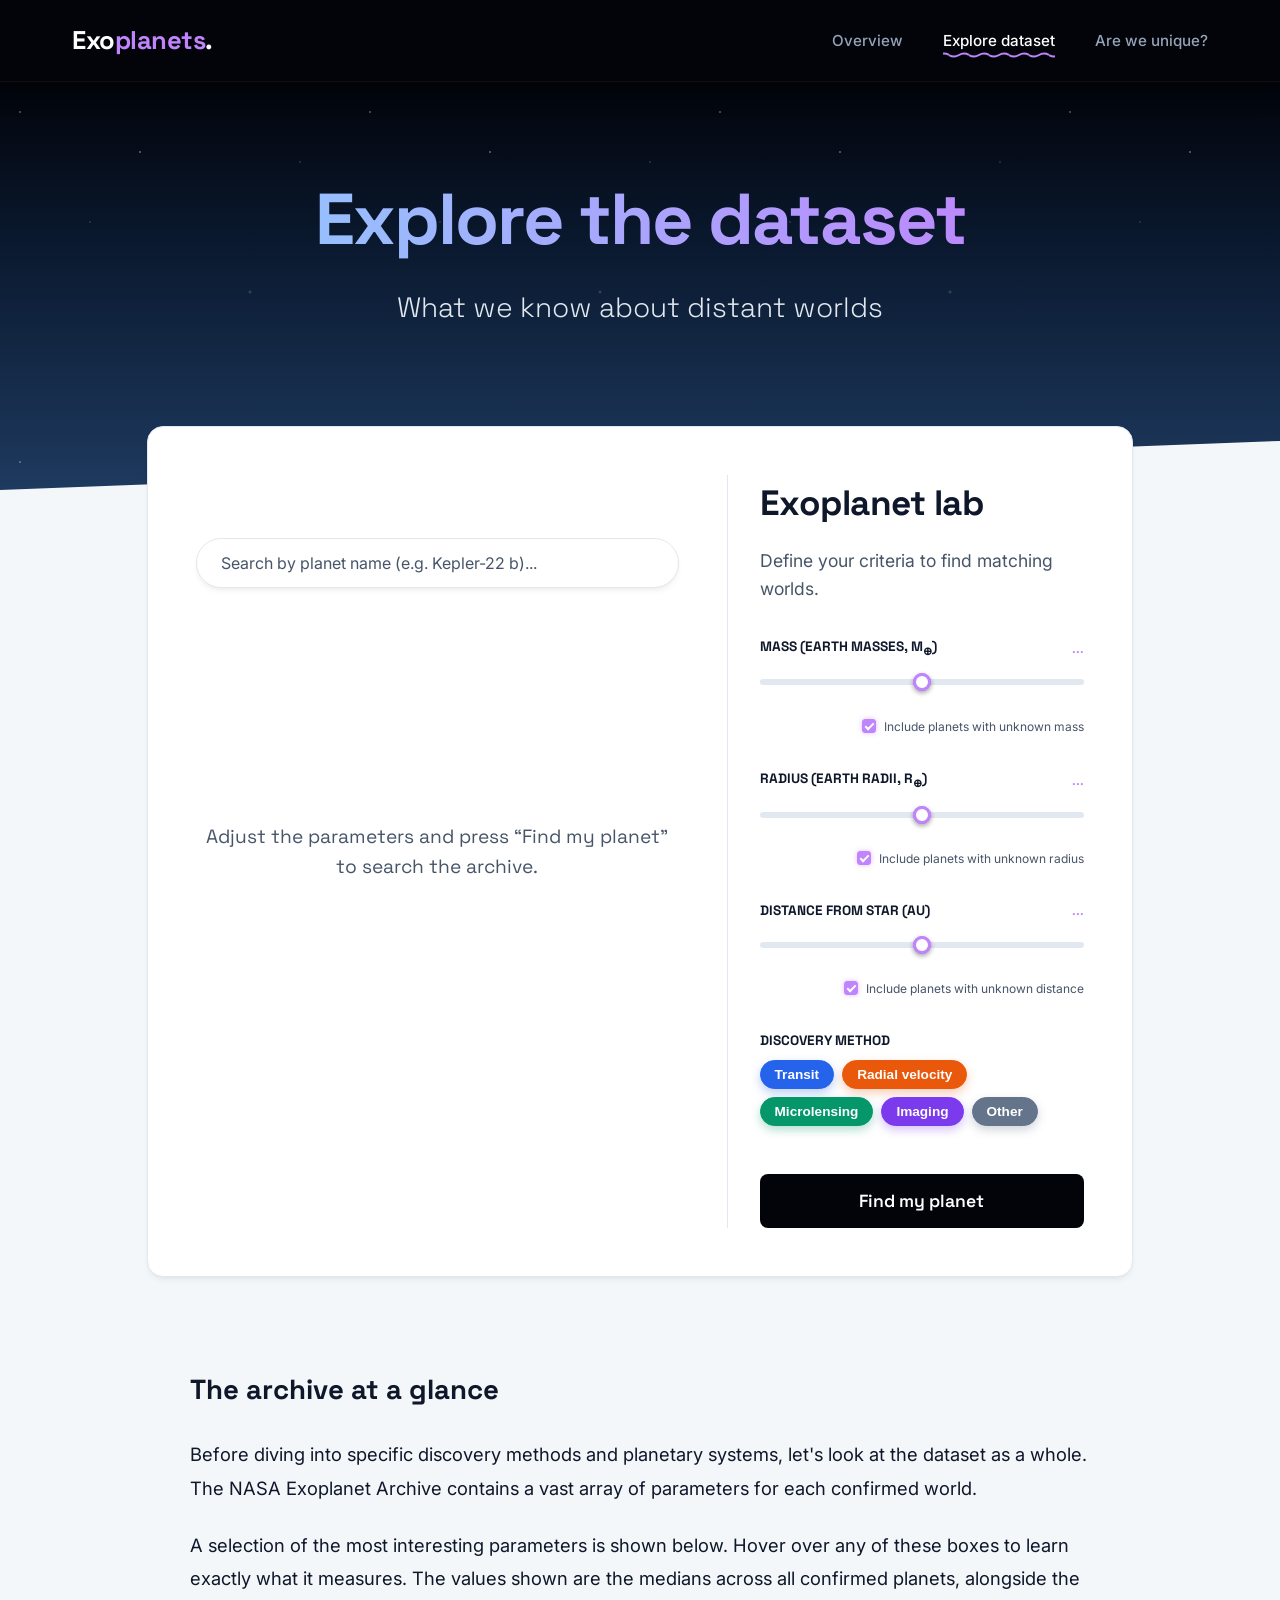
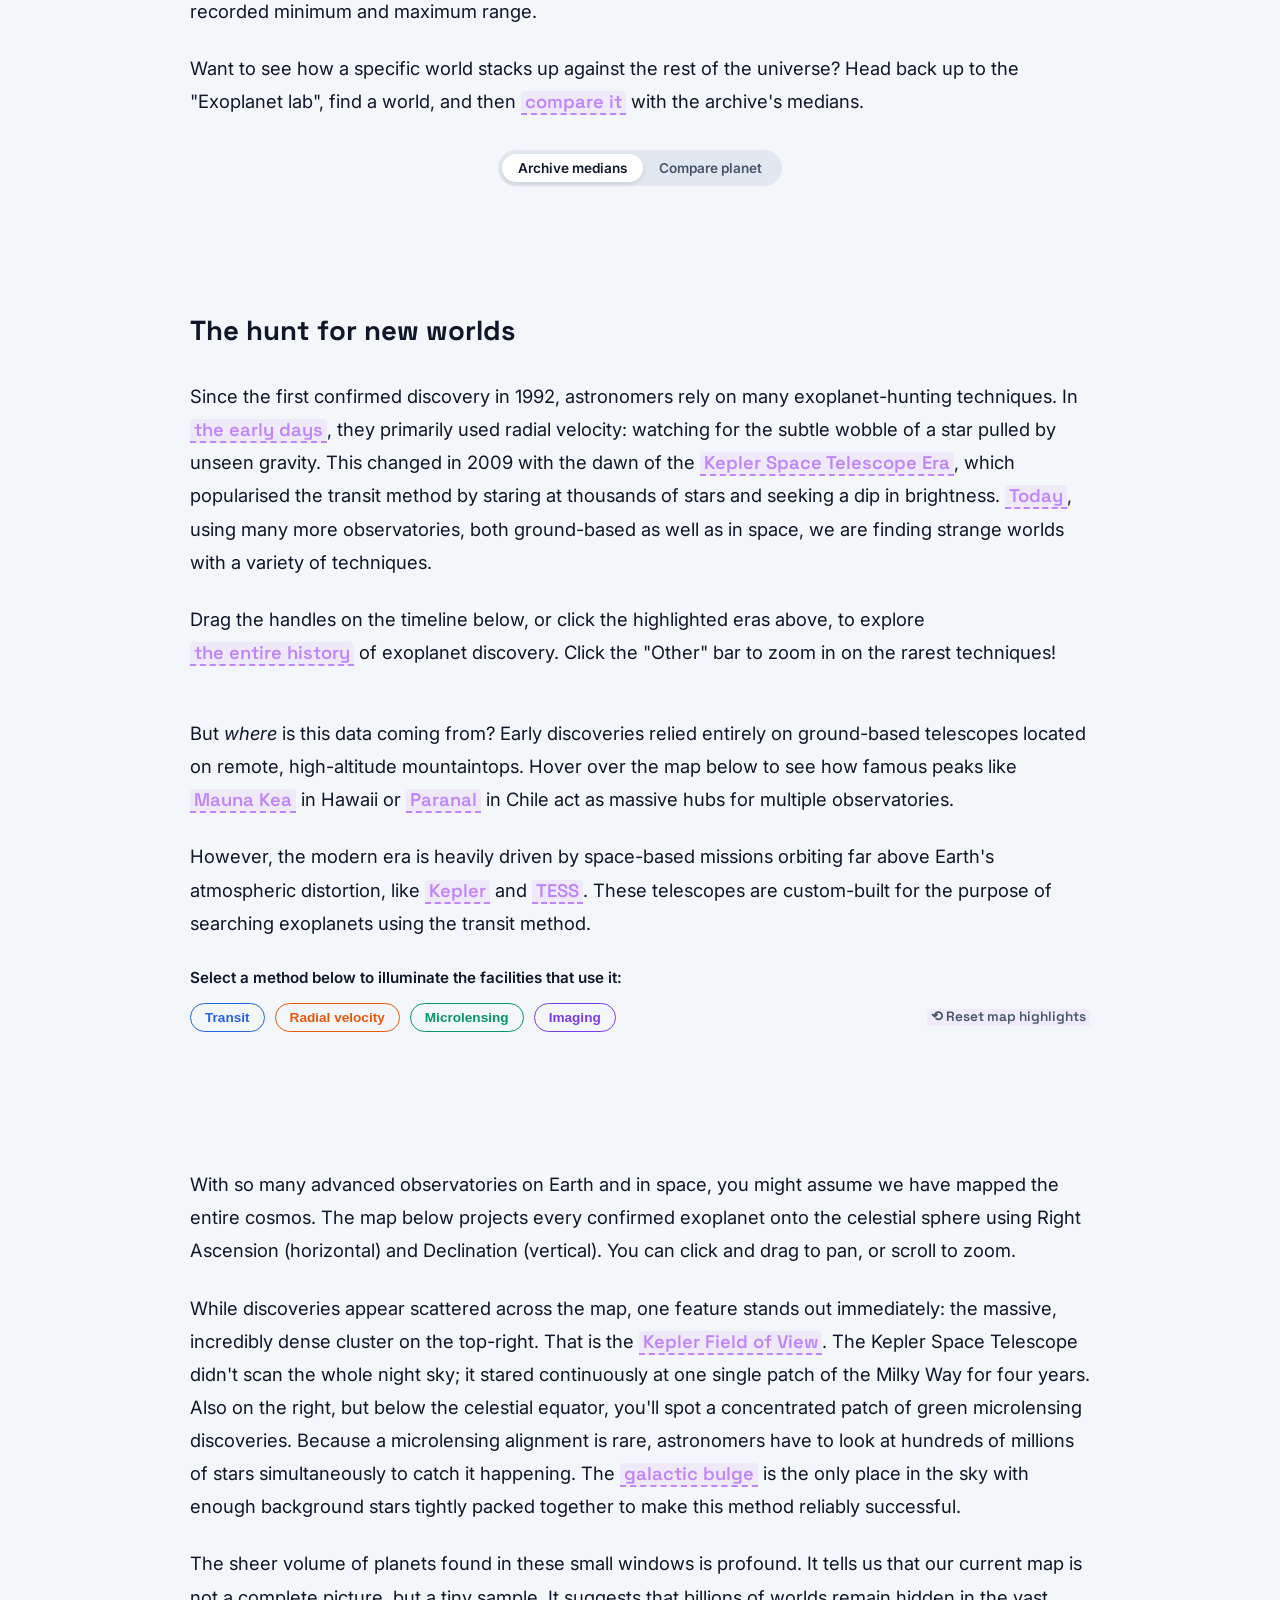
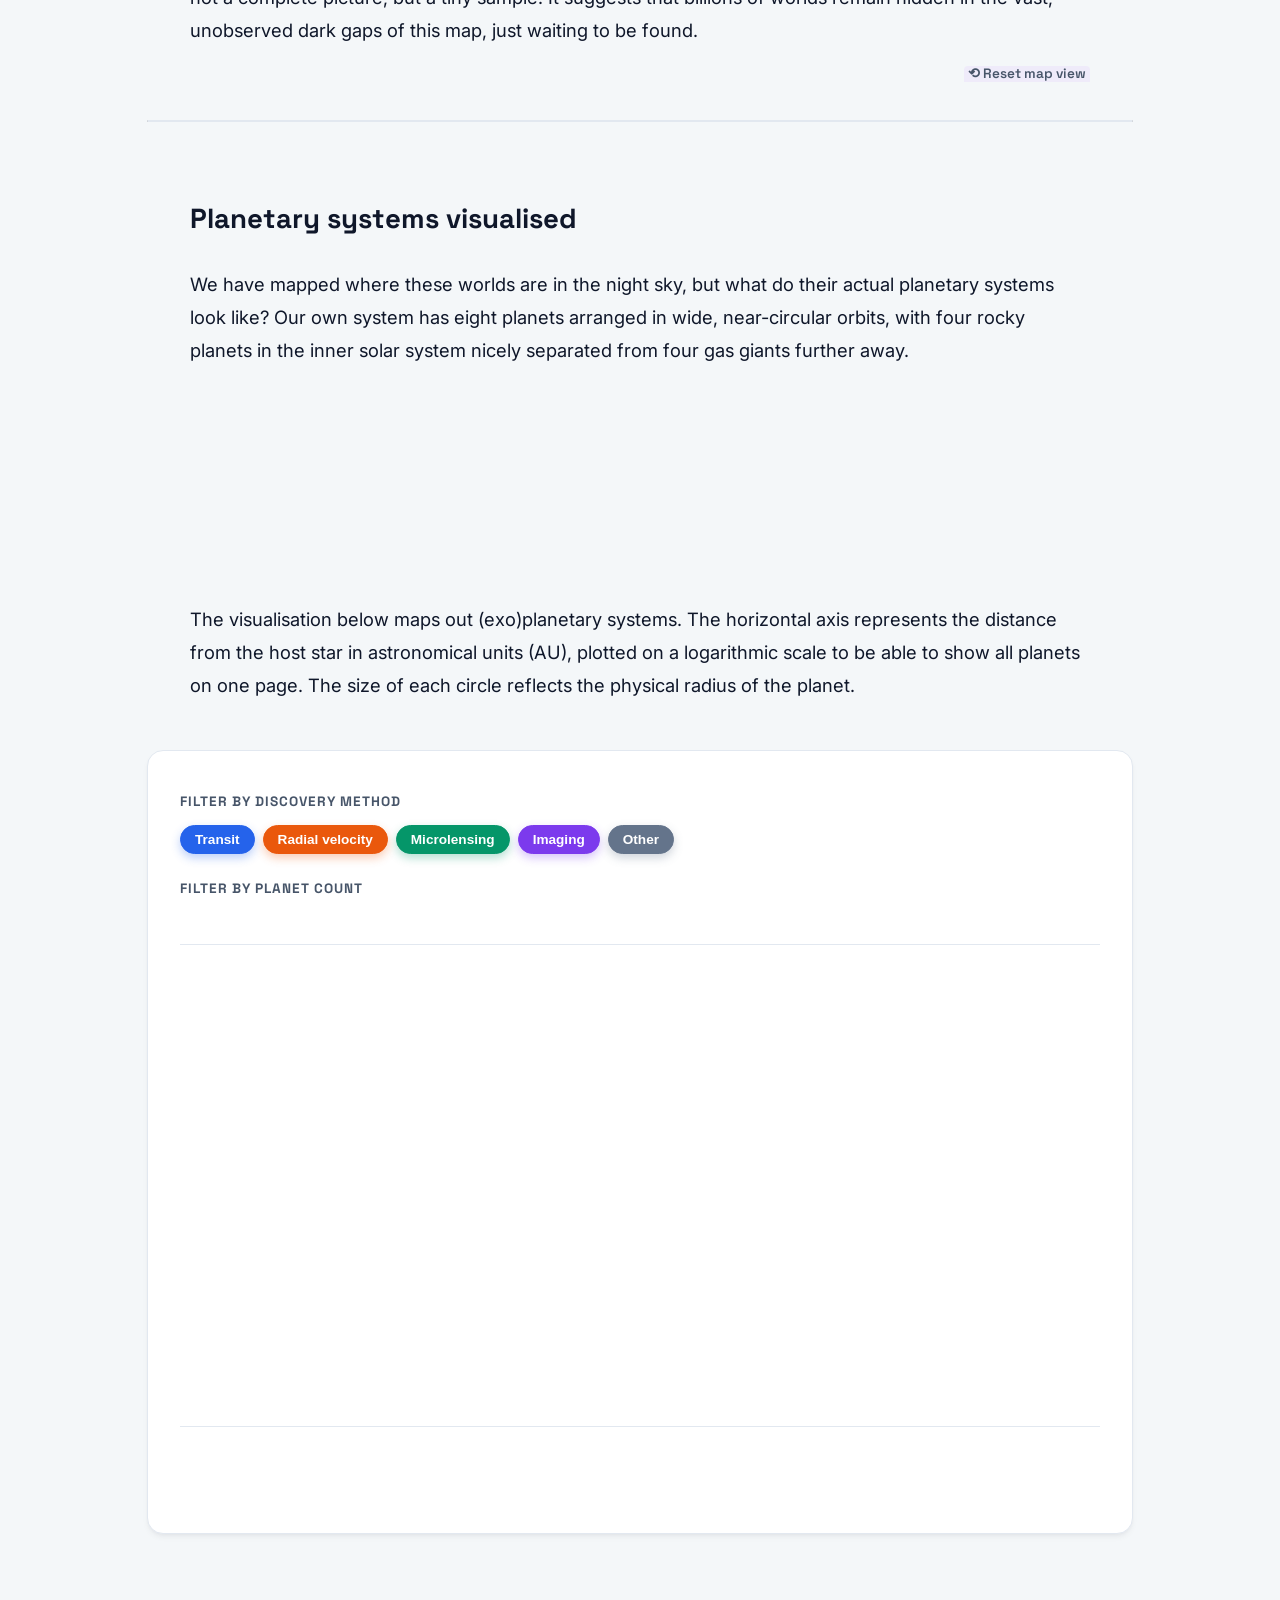
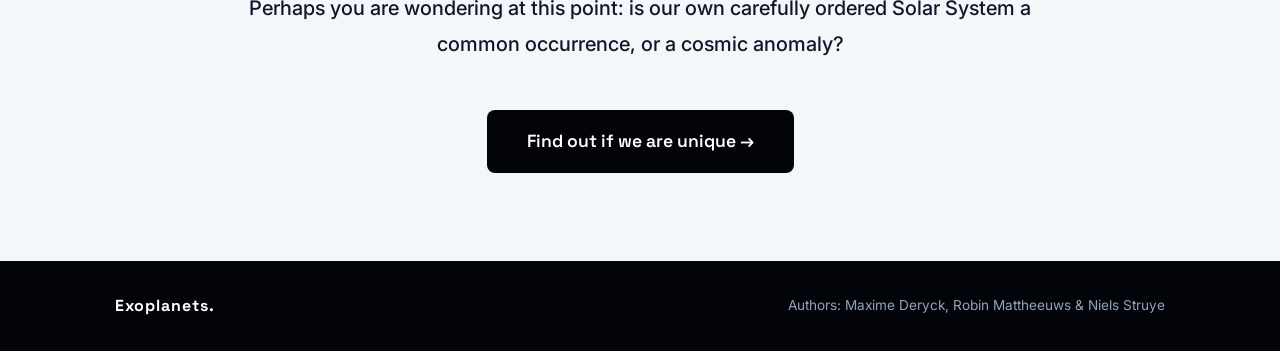
==== commit 14501b33: "Consistent thin spaces for thousands separators" ====
--- a/explore.html
+++ b/explore.html
@@ -175,7 +175,7 @@
                 <h2 style="margin-bottom: 1.5rem;">The hunt for new worlds</h2>
                 <p>
                     Since the first confirmed discovery in 1992, astronomers rely on many exoplanet-hunting techniques. 
-                    In <button class="inline-action" data-start="1992" data-end="2009">the early days</button>, they primarly used radial velocity: watching for the subtle wobble of a star pulled by unseen gravity. 
+                    In <button class="inline-action" data-start="1992" data-end="2009">the early days</button>, they primarily used radial velocity: watching for the subtle wobble of a star pulled by unseen gravity. 
                     This changed in 2009 with the dawn of the <button class="inline-action" data-start="2009" data-end="2018">Kepler Space Telescope Era</button>, which popularised the transit method by staring at thousands of stars and seeking a dip in brightness. 
                     <button class="inline-action" data-start="2022" data-end="2026">Today</button>, using many more observatories, both ground-based as well as in space, we are finding strange worlds with a variety of techniques.
                 </p>
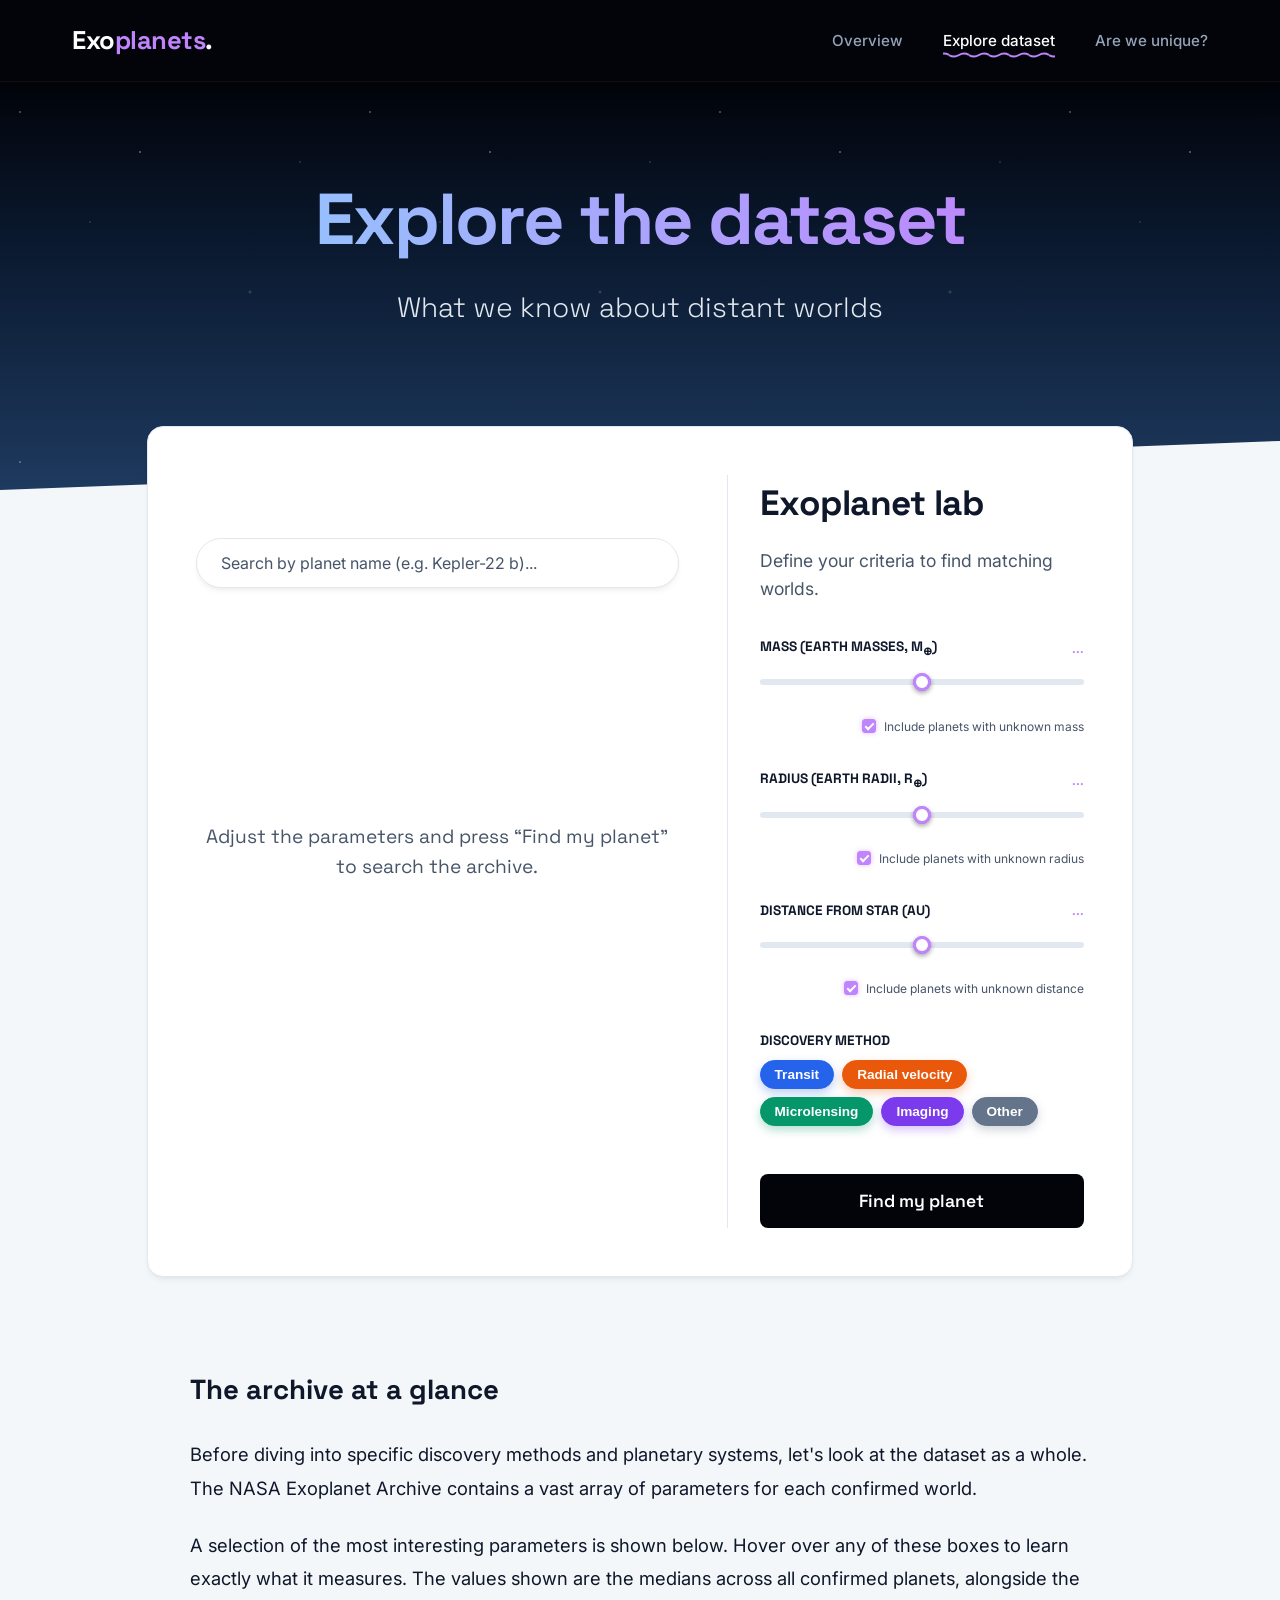
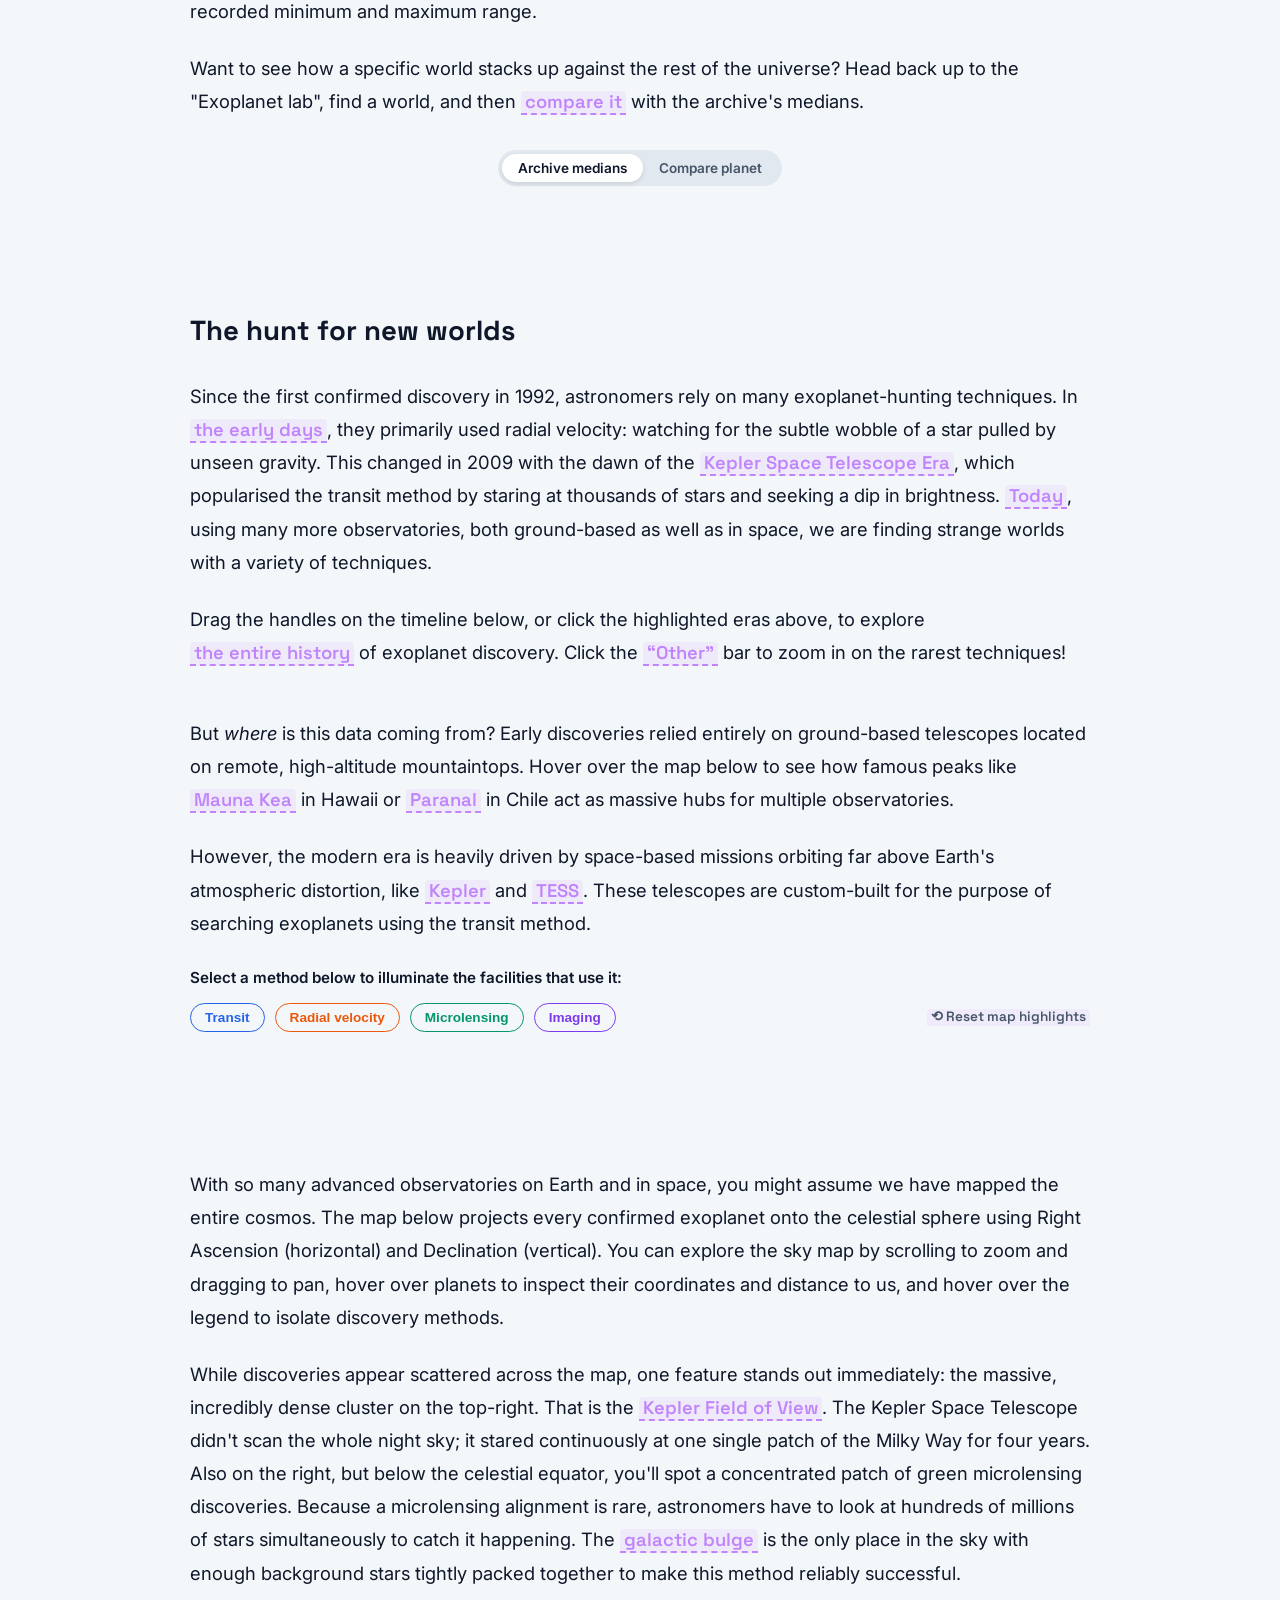
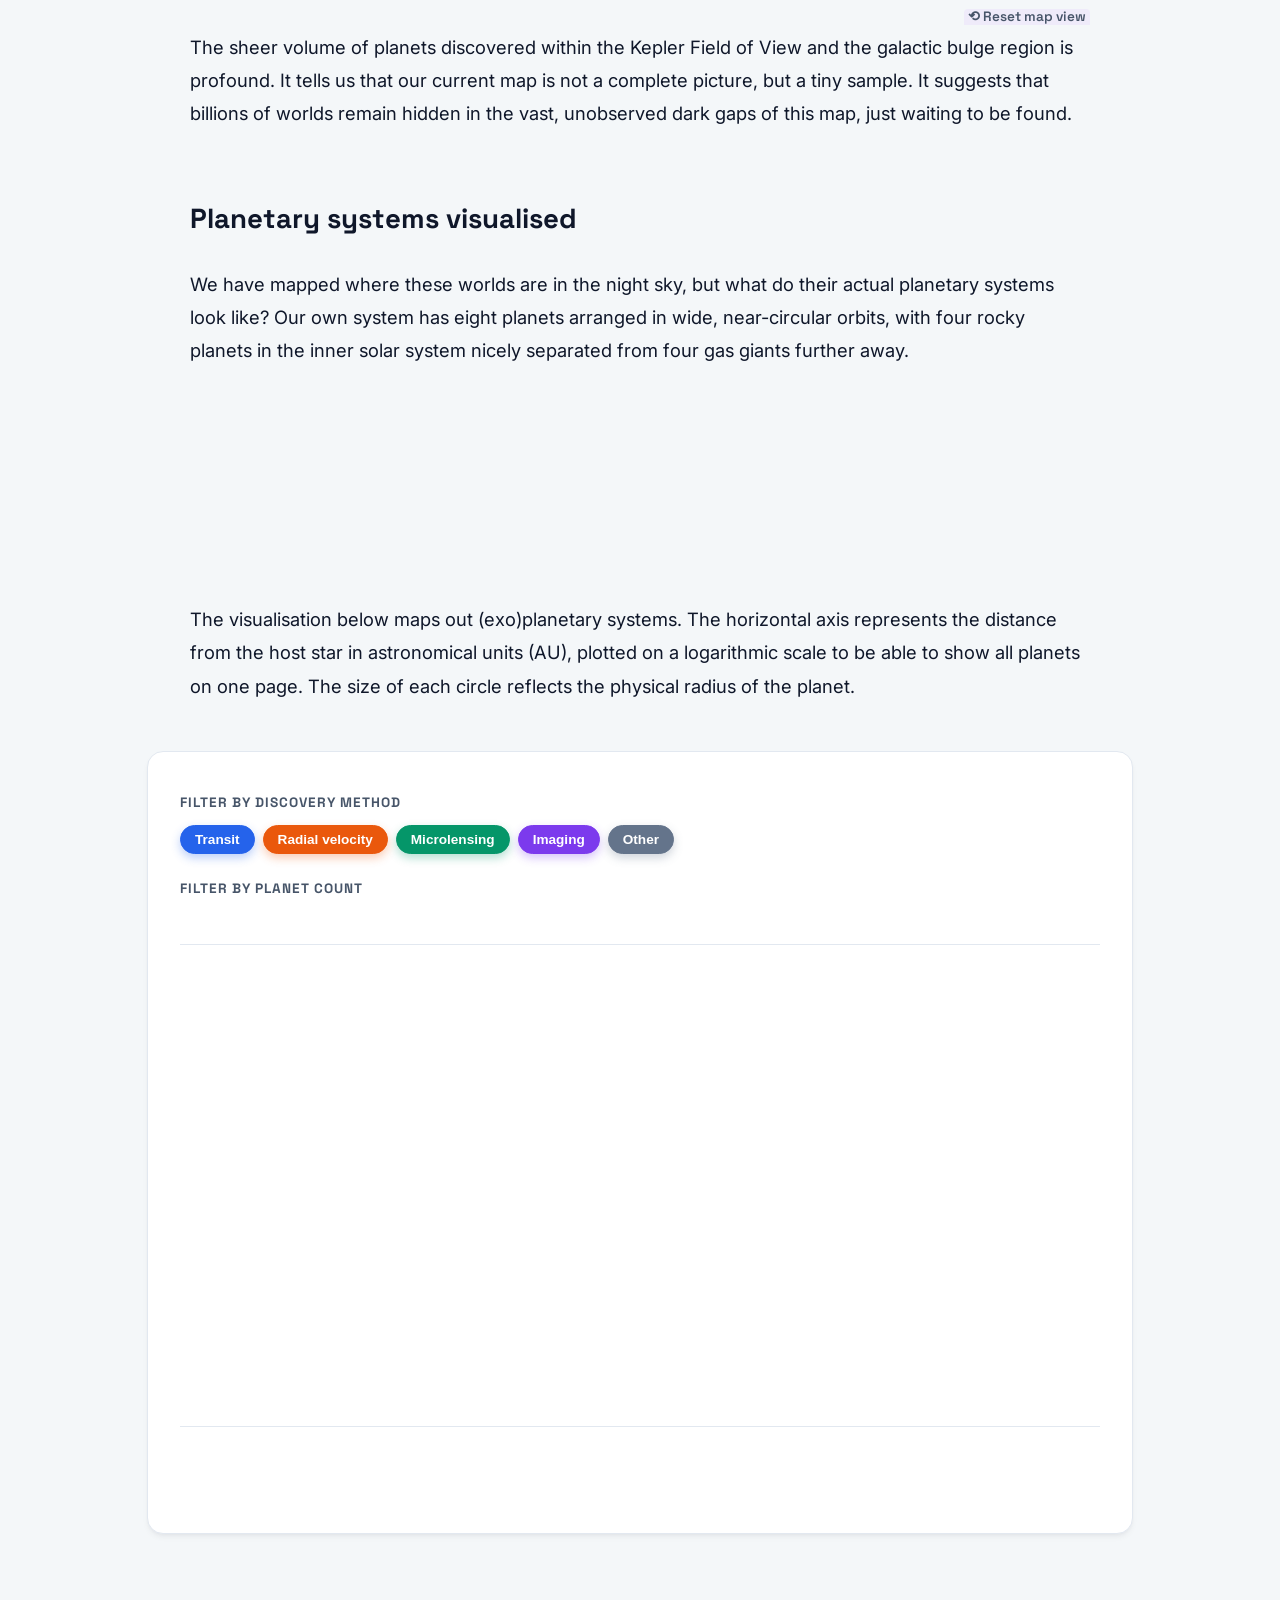
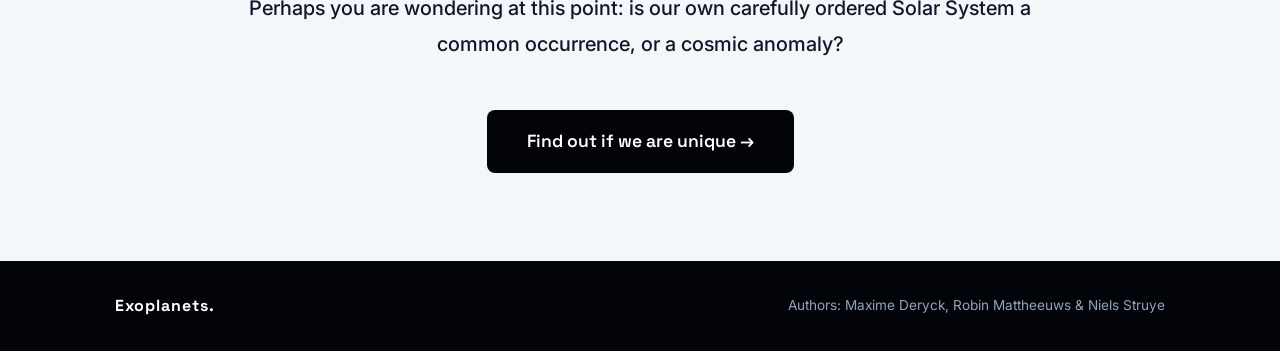
==== commit e79a5b0f: "Improved sky map performance and interactions" ====
--- a/explore.html
+++ b/explore.html
@@ -180,7 +180,8 @@
                     <button class="inline-action" data-start="2022" data-end="2026">Today</button>, using many more observatories, both ground-based as well as in space, we are finding strange worlds with a variety of techniques.
                 </p>
                 <p>
-                    Drag the handles on the timeline below, or click the highlighted eras above, to explore <button class="inline-action" data-start="1992" data-end="2026">the entire history</button> of exoplanet discovery. Click the "Other" bar to zoom in on the rarest techniques!
+                    Drag the handles on the timeline below, or click the highlighted eras above, to explore <button class="inline-action" data-start="1992" data-end="2026">the entire history</button> of exoplanet discovery.
+                    Click the <button class="inline-action" data-action="show-other">“Other”</button> bar to zoom in on the rarest techniques!
                 </p>
             </div>
             
@@ -220,29 +221,30 @@
         </section>
 
         <!-- Sky map -->
-        <section class="container" style="margin-top: 2rem; margin-bottom: 2rem;">
+        <section class="container" style="margin-top: 2rem;">
             
             <div class="explorable-text">
                 <p>
-                    With so many advanced observatories on Earth and in space, you might assume we have mapped the entire cosmos. The map below projects every confirmed exoplanet onto the celestial sphere using Right Ascension (horizontal) and Declination (vertical). You can click and drag to pan, or scroll to zoom.
+                    With so many advanced observatories on Earth and in space, you might assume we have mapped the entire cosmos. The map below projects every confirmed exoplanet onto the celestial sphere using Right Ascension (horizontal) and Declination (vertical). You can explore the sky map by scrolling to zoom and dragging to pan, hover over planets to inspect their coordinates and distance to us, and hover over the legend to isolate discovery methods.
                 </p>
                 <p>
                     While discoveries appear scattered across the map, one feature stands out immediately: the massive, incredibly dense cluster on the top-right. That is the <button class="inline-action sky-action" data-target="kepler">Kepler Field of View</button>. The Kepler Space Telescope didn't scan the whole night sky; it stared continuously at one single patch of the Milky Way for four years. Also on the right, but below the celestial equator, you'll spot a concentrated patch of green microlensing discoveries. Because a microlensing alignment is rare, astronomers have to look at hundreds of millions of stars simultaneously to catch it happening. The <button class="inline-action sky-action" data-target="bulge">galactic bulge</button> is the only place in the sky with enough background stars tightly packed together to make this method reliably successful.
                 </p>
-                <p>
-                    The sheer volume of planets found in these small windows is profound. It tells us that our current map is not a complete picture, but a tiny sample. It suggests that billions of worlds remain hidden in the vast, unobserved dark gaps of this map, just waiting to be found.
-                </p>
-                <p style="text-align: right; margin-top: -1rem; margin-bottom: -1rem;">
+                <p style="text-align: right; margin-top: -1rem; margin-bottom: -3rem;">
                     <button class="inline-action sky-action" data-target="reset" style="border-bottom: none; font-size: 0.85rem; color: var(--text-muted);">⟲ Reset map view</button>
                 </p>
             </div>
 
-            <div id="sky-map-container" style="width: 100%; position: relative; background: var(--space-top); border: 1px solid var(--border-light); border-radius: 12px; box-shadow: var(--shadow-card); overflow: hidden;"></div>
-
+            <div id="sky-map-container" style="width: 100%; position: relative; margin-bottom: 3rem;"></div>
+            <div class="explorable-text">
+                <p>
+                    The sheer volume of planets discovered within the Kepler Field of View and the galactic bulge region is profound. It tells us that our current map is not a complete picture, but a tiny sample. It suggests that billions of worlds remain hidden in the vast, unobserved dark gaps of this map, just waiting to be found.
+                </p>
+            </div>
         </section>
 
         <!-- Planetary systems -->
-        <section class="container" style="margin-top: -1rem;">
+        <section class="container" style="margin-top: -2.5rem;">
             
             <div class="explorable-text">
                 <h2 style="margin-bottom: 1.5rem;">Planetary systems visualised</h2>
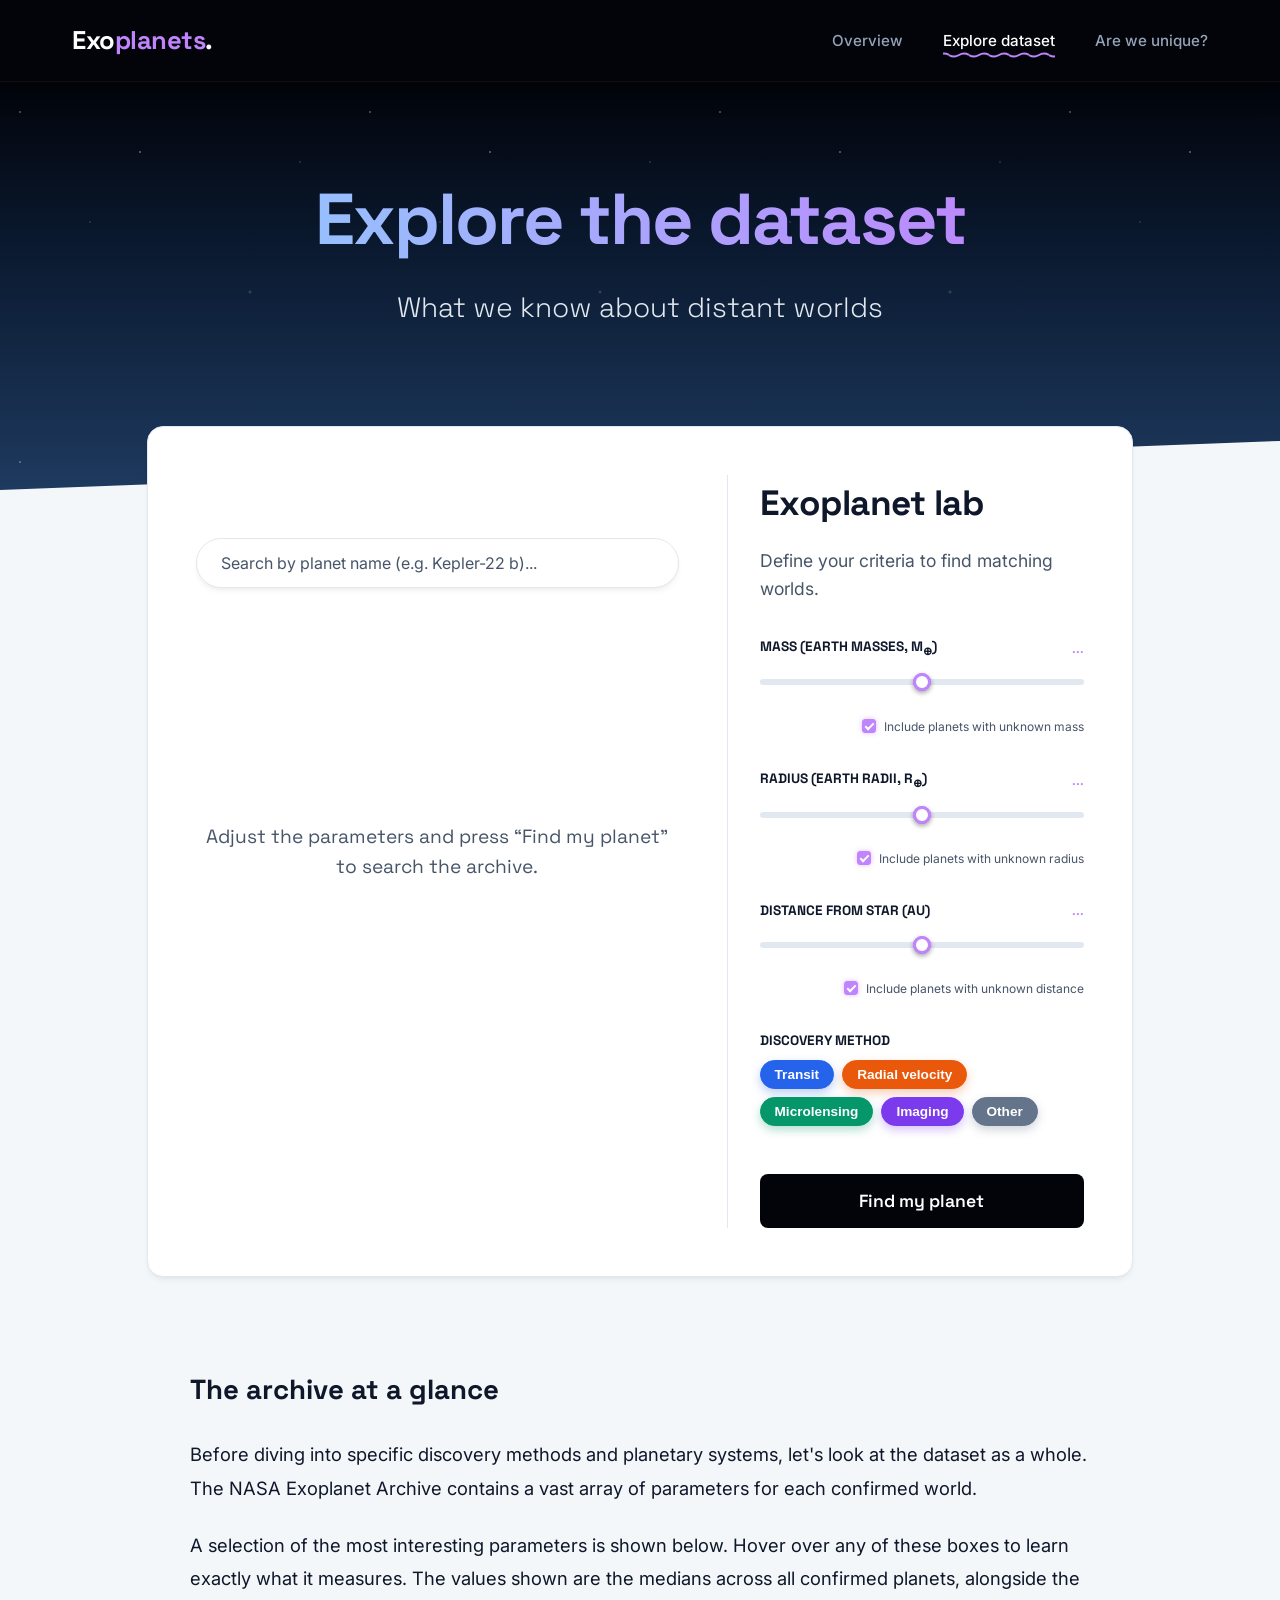
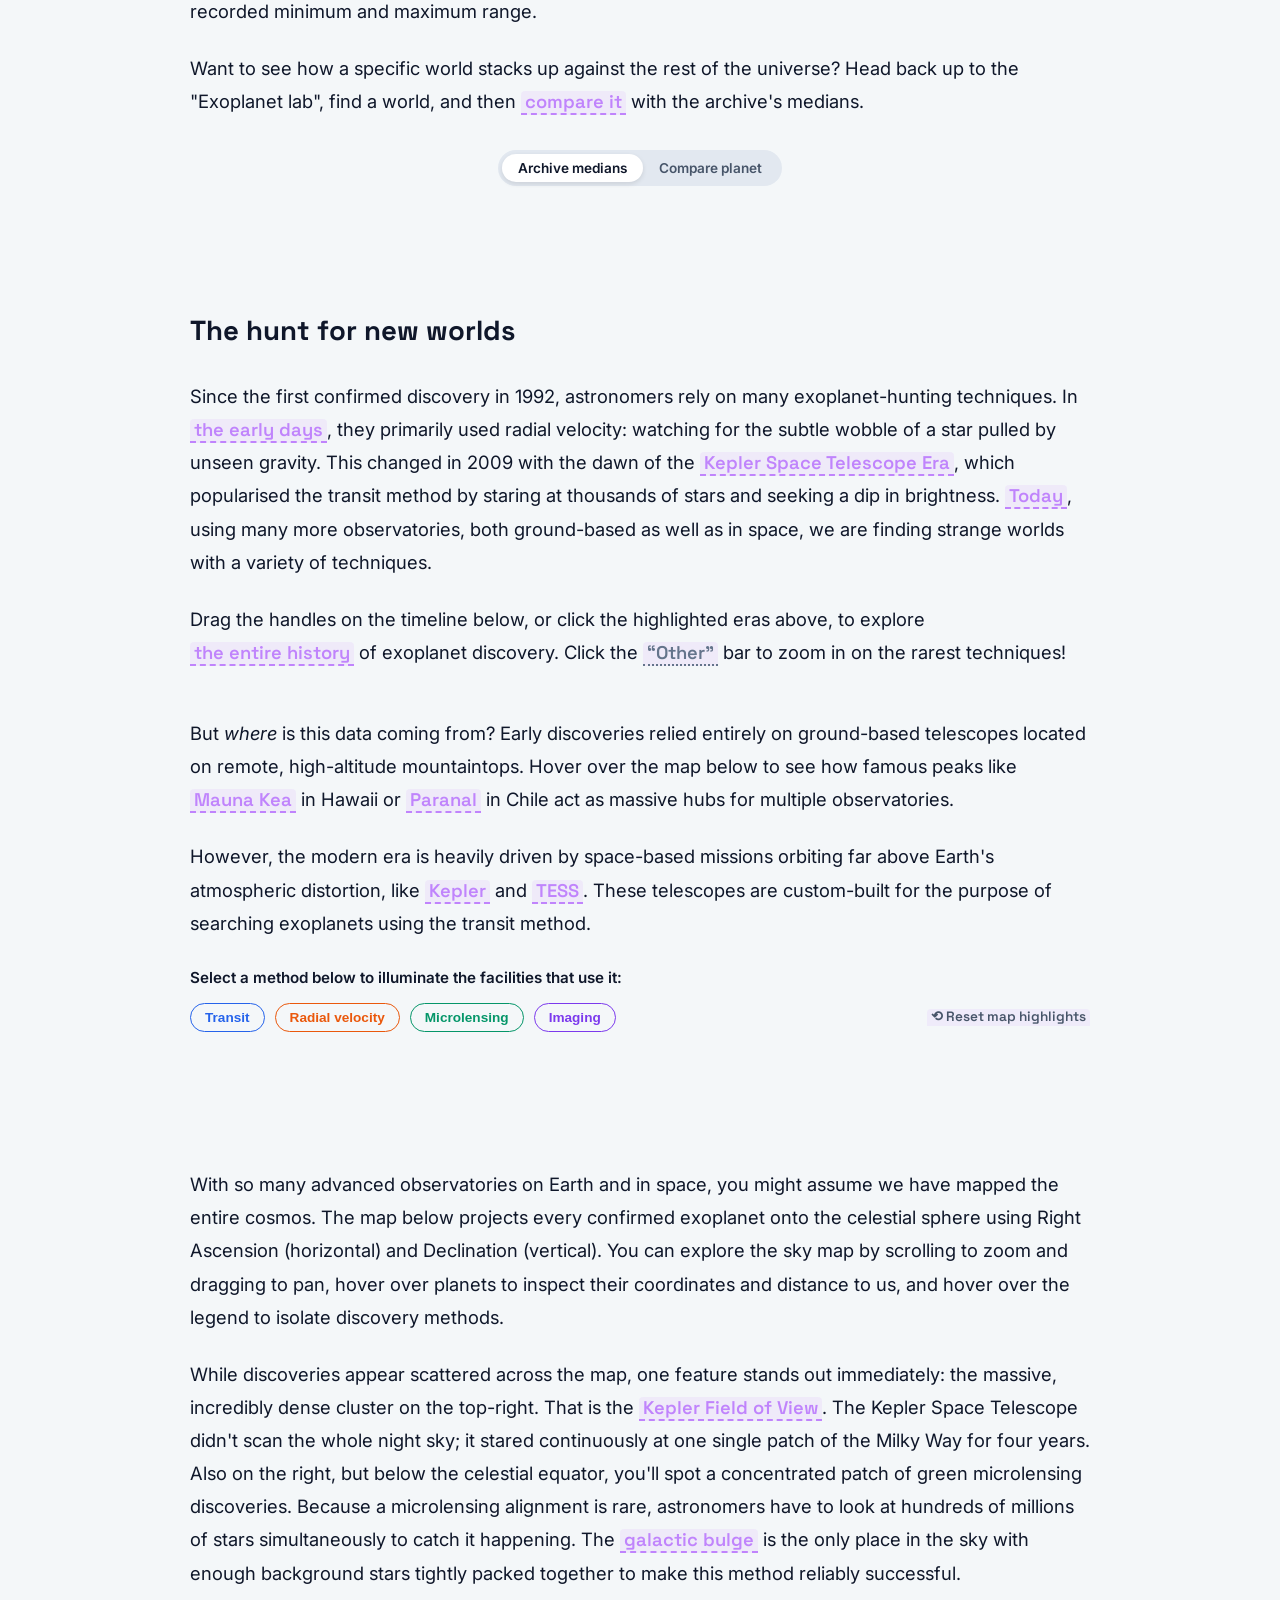
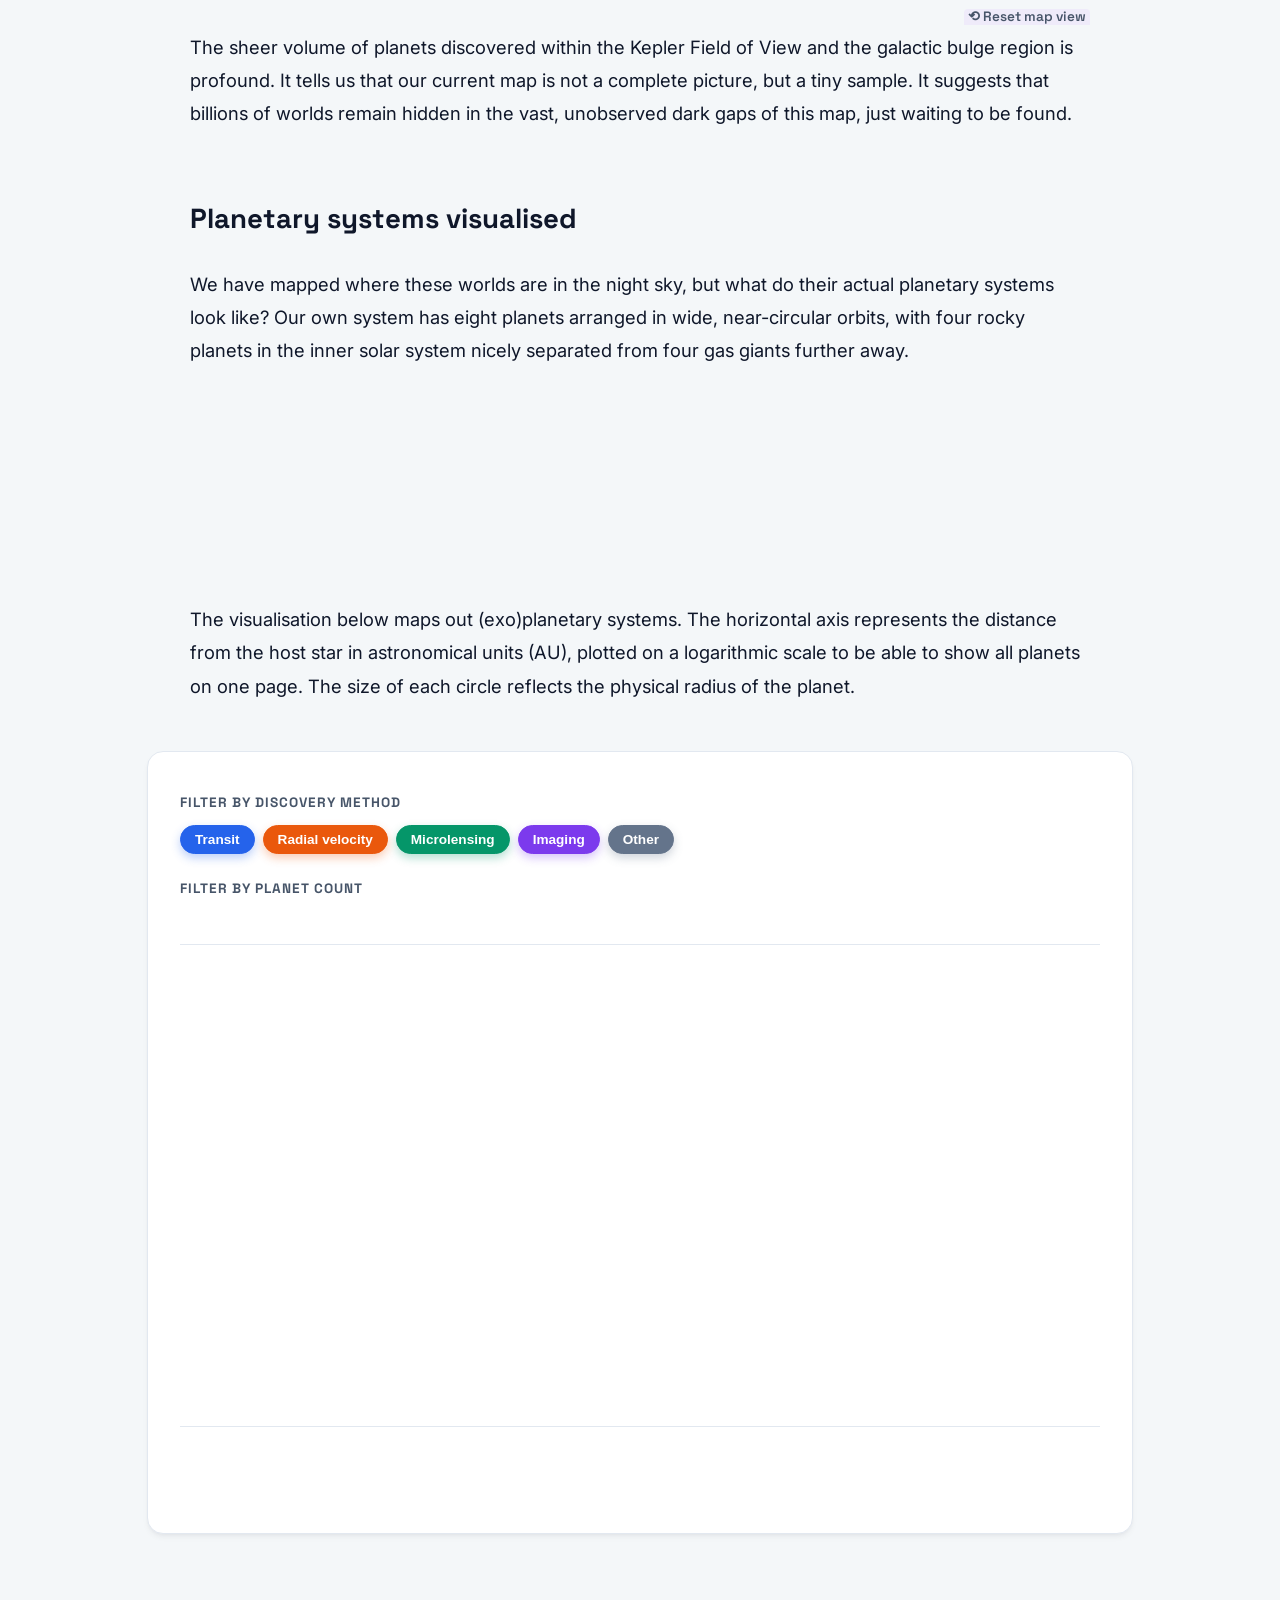
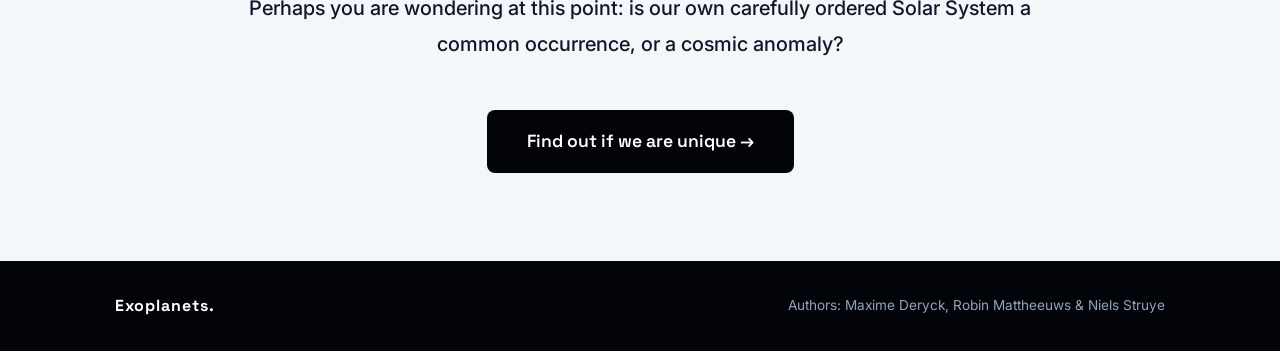
==== commit 37b473c7: "Improved Other inline action styling" ====
--- a/explore.html
+++ b/explore.html
@@ -181,7 +181,7 @@
                 </p>
                 <p>
                     Drag the handles on the timeline below, or click the highlighted eras above, to explore <button class="inline-action" data-start="1992" data-end="2026">the entire history</button> of exoplanet discovery.
-                    Click the <button class="inline-action" data-action="show-other">“Other”</button> bar to zoom in on the rarest techniques!
+                    Click the <button class="inline-action method-action" data-method="Other" data-action="show-other">“Other”</button> bar to zoom in on the rarest techniques!
                 </p>
             </div>
             
--- a/css/explore.css
+++ b/css/explore.css
@@ -58,6 +58,18 @@
 .method-btn.active.other {
     background: var(--color-other);
     color: white;
+    box-shadow: 0 4px 10px rgba(100, 116, 139, 0.3);
+}
+
+.method-action[data-method="Other"] {
+    color: var(--color-other);
+    border-bottom: 2px dotted var(--color-other);
+}
+
+.method-action[data-method="Other"]:hover {
+    background: var(--color-other);
+    color: white;
+    border-bottom-color: transparent;
     box-shadow: 0 4px 10px rgba(100, 116, 139, 0.3);
 }
 
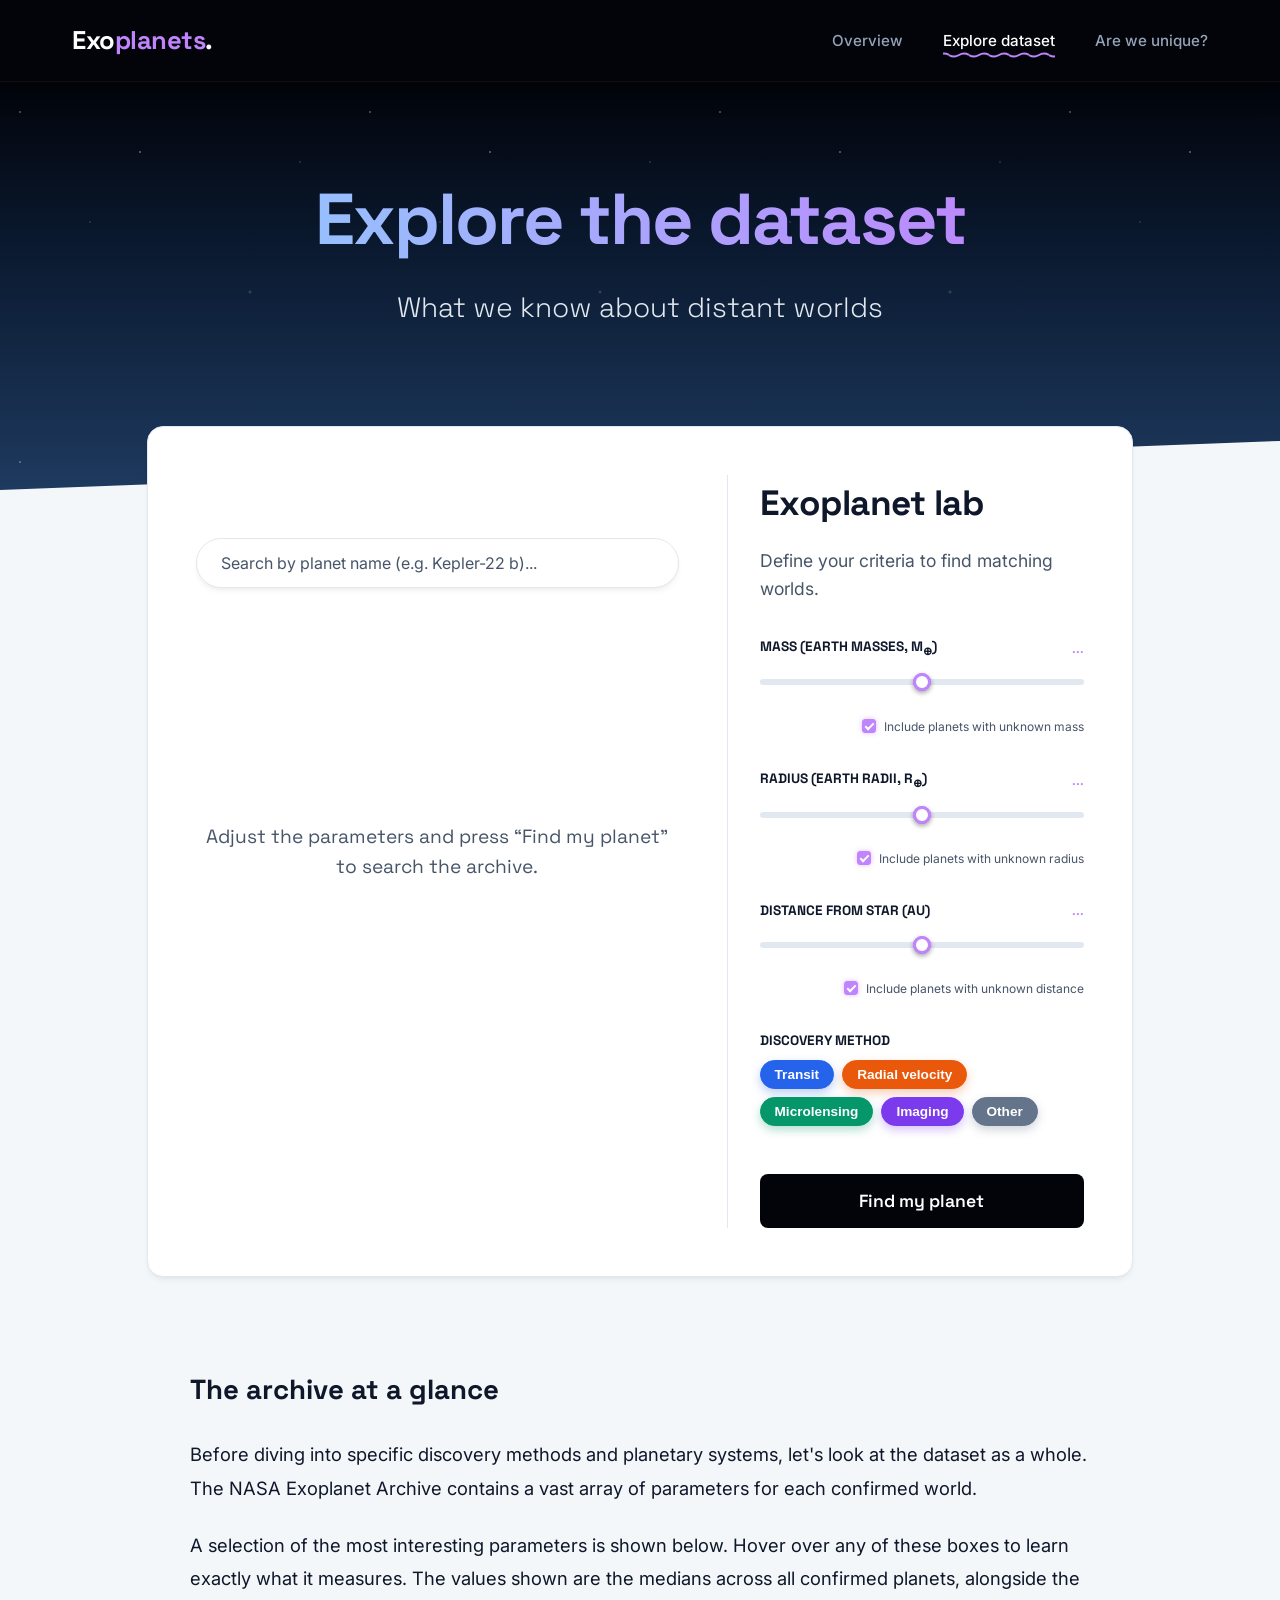
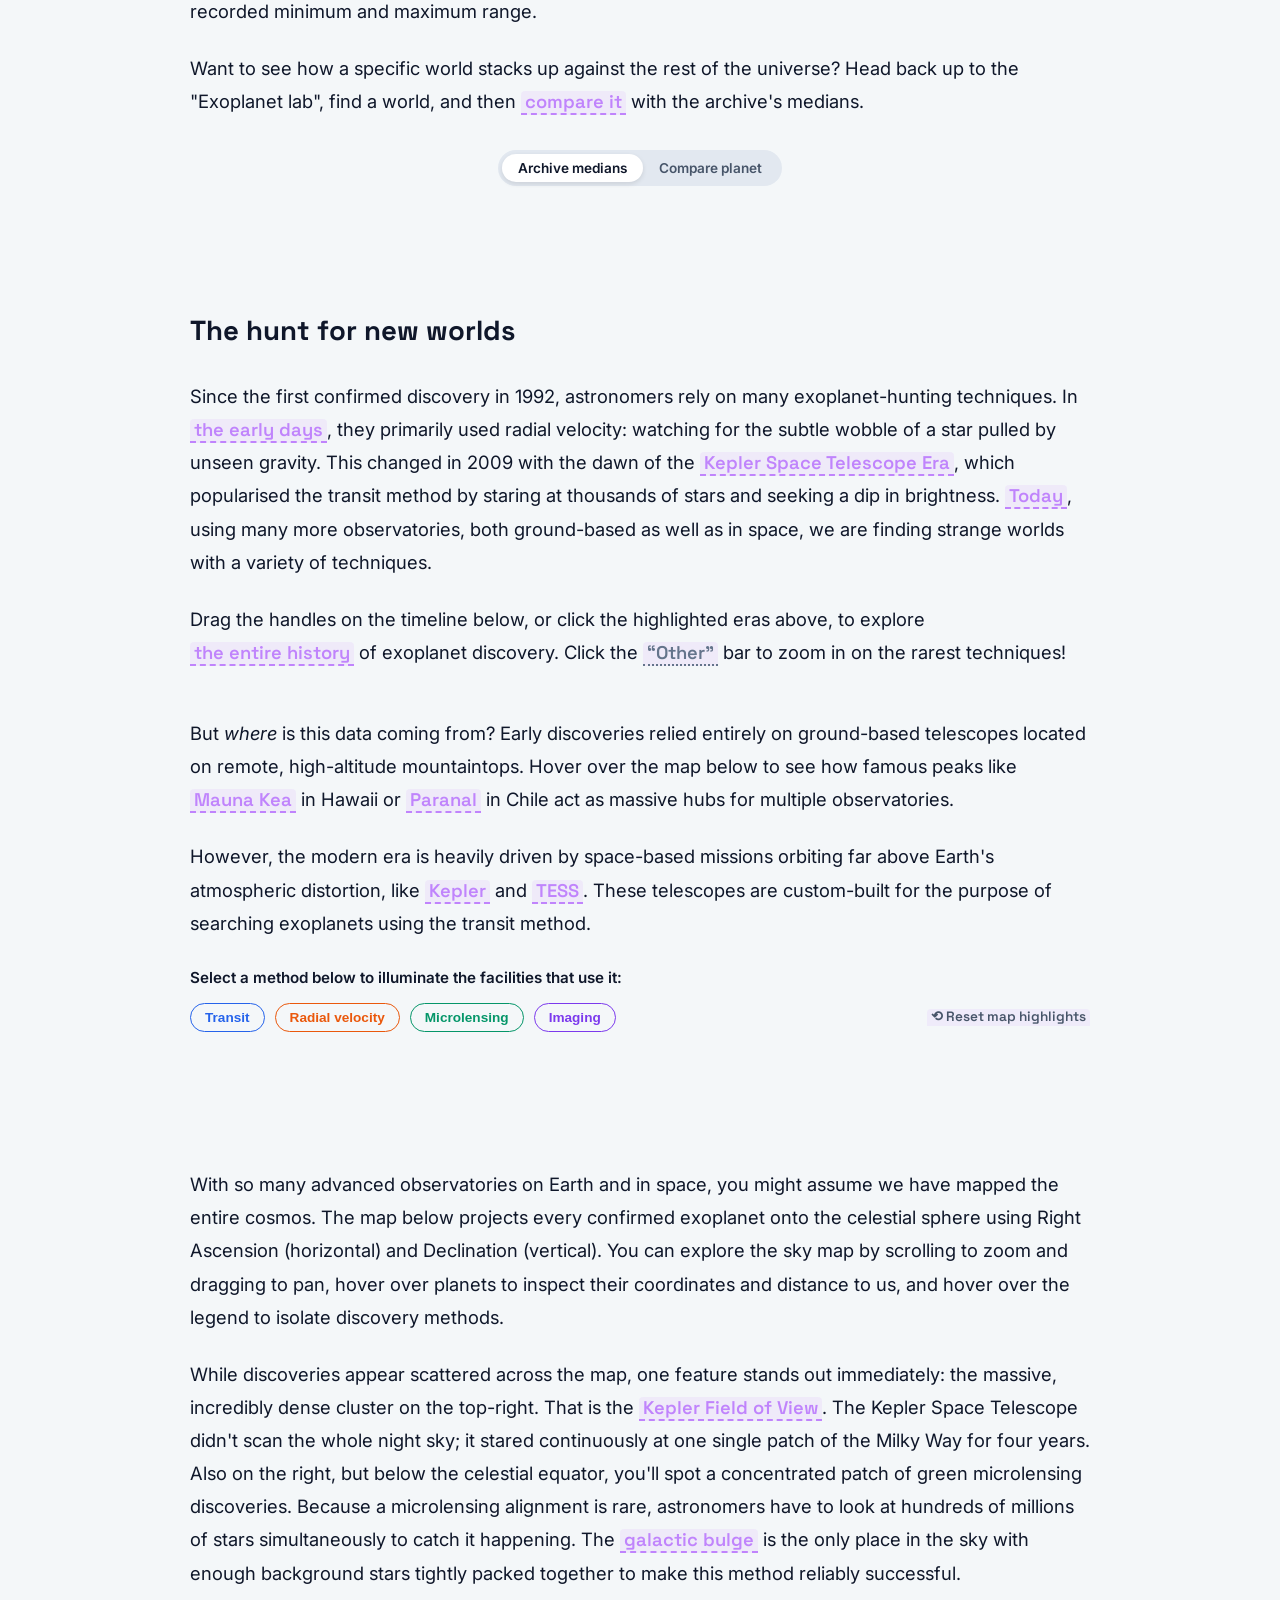
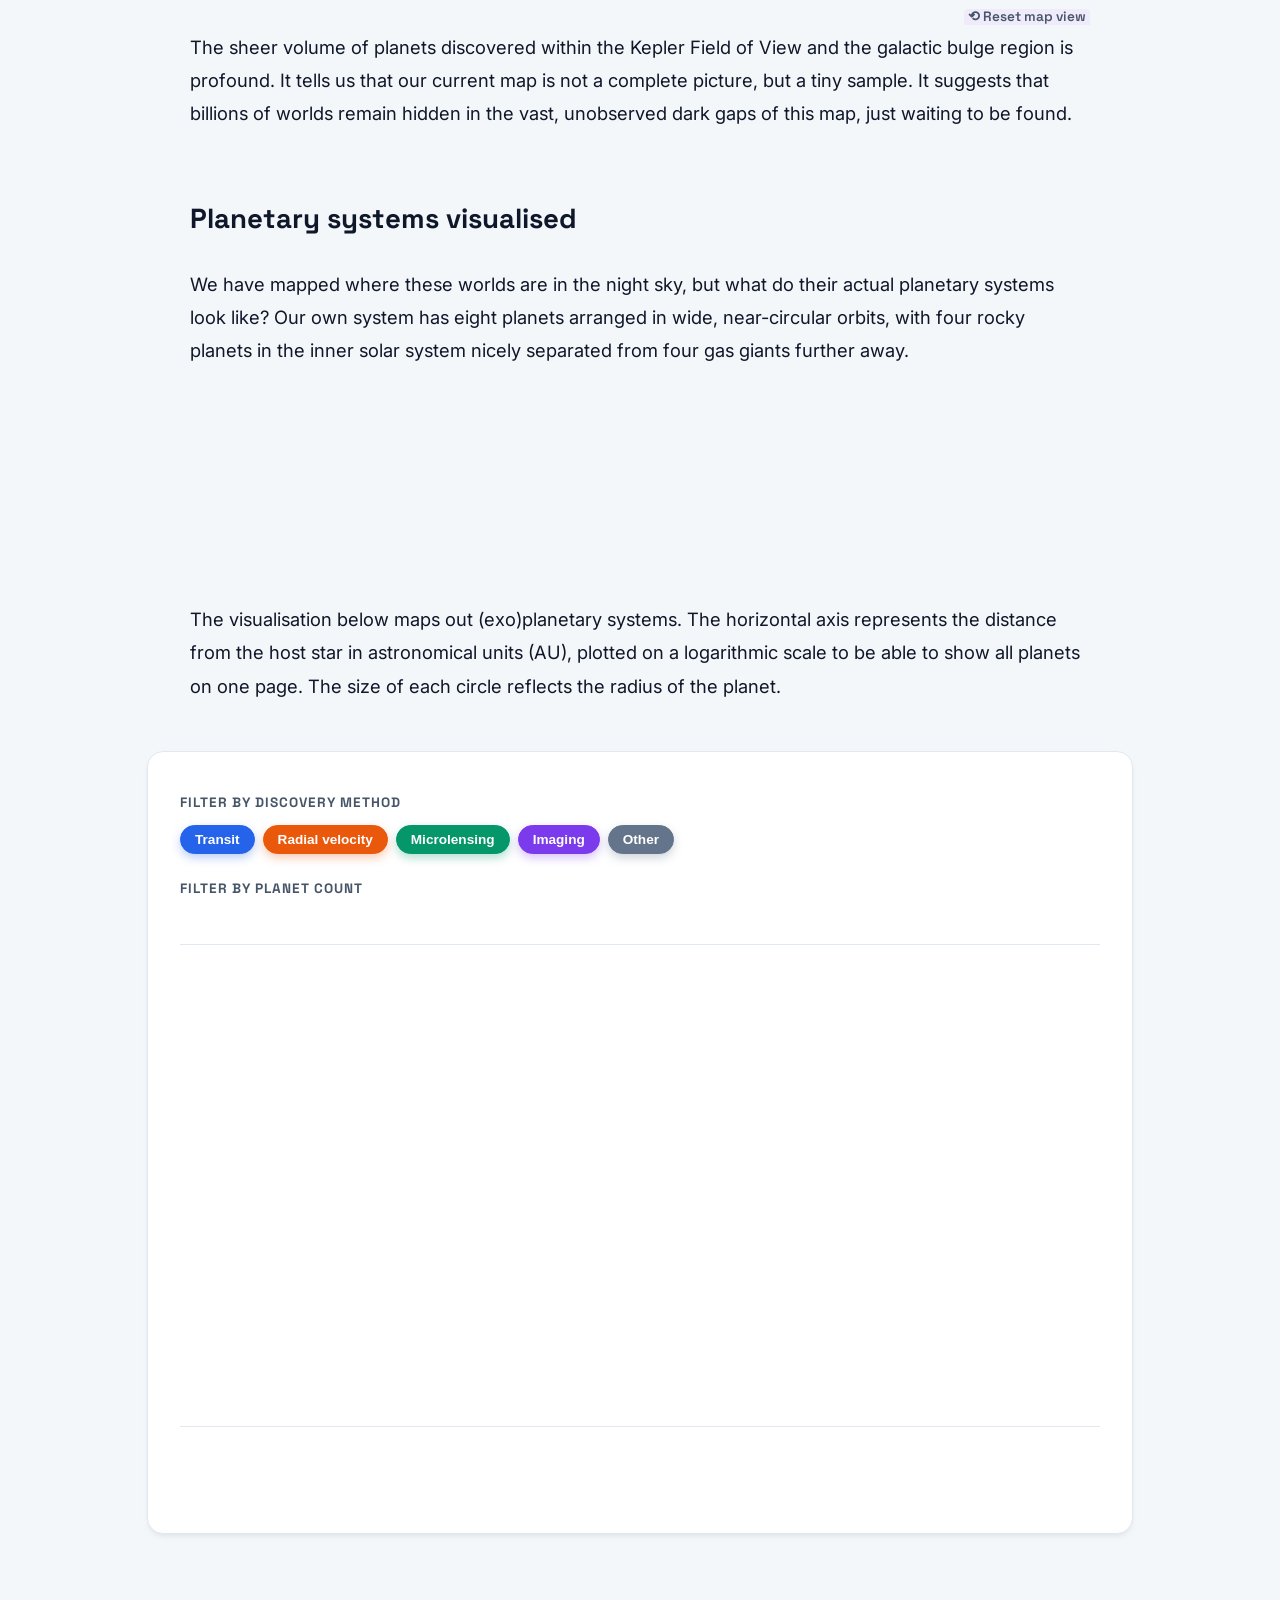
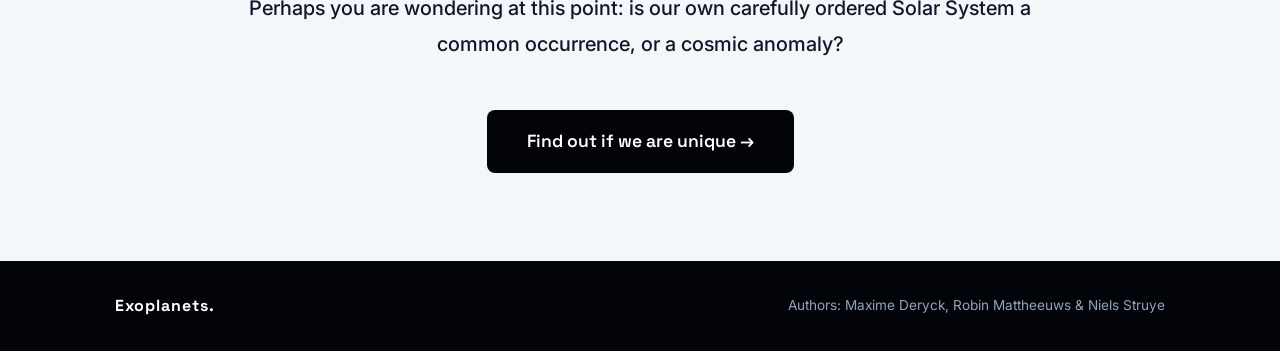
==== commit 65644087: "Updated system visualisation plot." ====
--- a/explore.html
+++ b/explore.html
@@ -255,7 +255,7 @@
                     <svg id="baseline-svg" style="width: 100%; height: 130px;"></svg>
                 </div>
                 <p>
-                    The visualisation below maps out (exo)planetary systems. The horizontal axis represents the distance from the host star in astronomical units (AU), plotted on a logarithmic scale to be able to show all planets on one page. The size of each circle reflects the physical radius of the planet.
+                    The visualisation below maps out (exo)planetary systems. The horizontal axis represents the distance from the host star in astronomical units (AU), plotted on a logarithmic scale to be able to show all planets on one page. The size of each circle reflects the radius of the planet.
                 </p>
             </div>
 
@@ -280,6 +280,8 @@
                     </div>
 
                 </div>
+                
+                <div id="size-reference-container"></div>
 
                 <div id="system-visualisation-container">
                     <div id="scroll-area" style="height: 450px; overflow-y: auto; overflow-x: hidden; border-bottom: 1px solid var(--border-light); background: transparent;">
--- a/css/style.css
+++ b/css/style.css
@@ -312,7 +312,7 @@
     opacity: 0;
     transition: opacity 0.2s;
     z-index: 9999;
-    min-width: 150px;
+    min-width: 150px; 
 }
 .exo-tooltip .tt-header {
     font-family: var(--font-heading);
